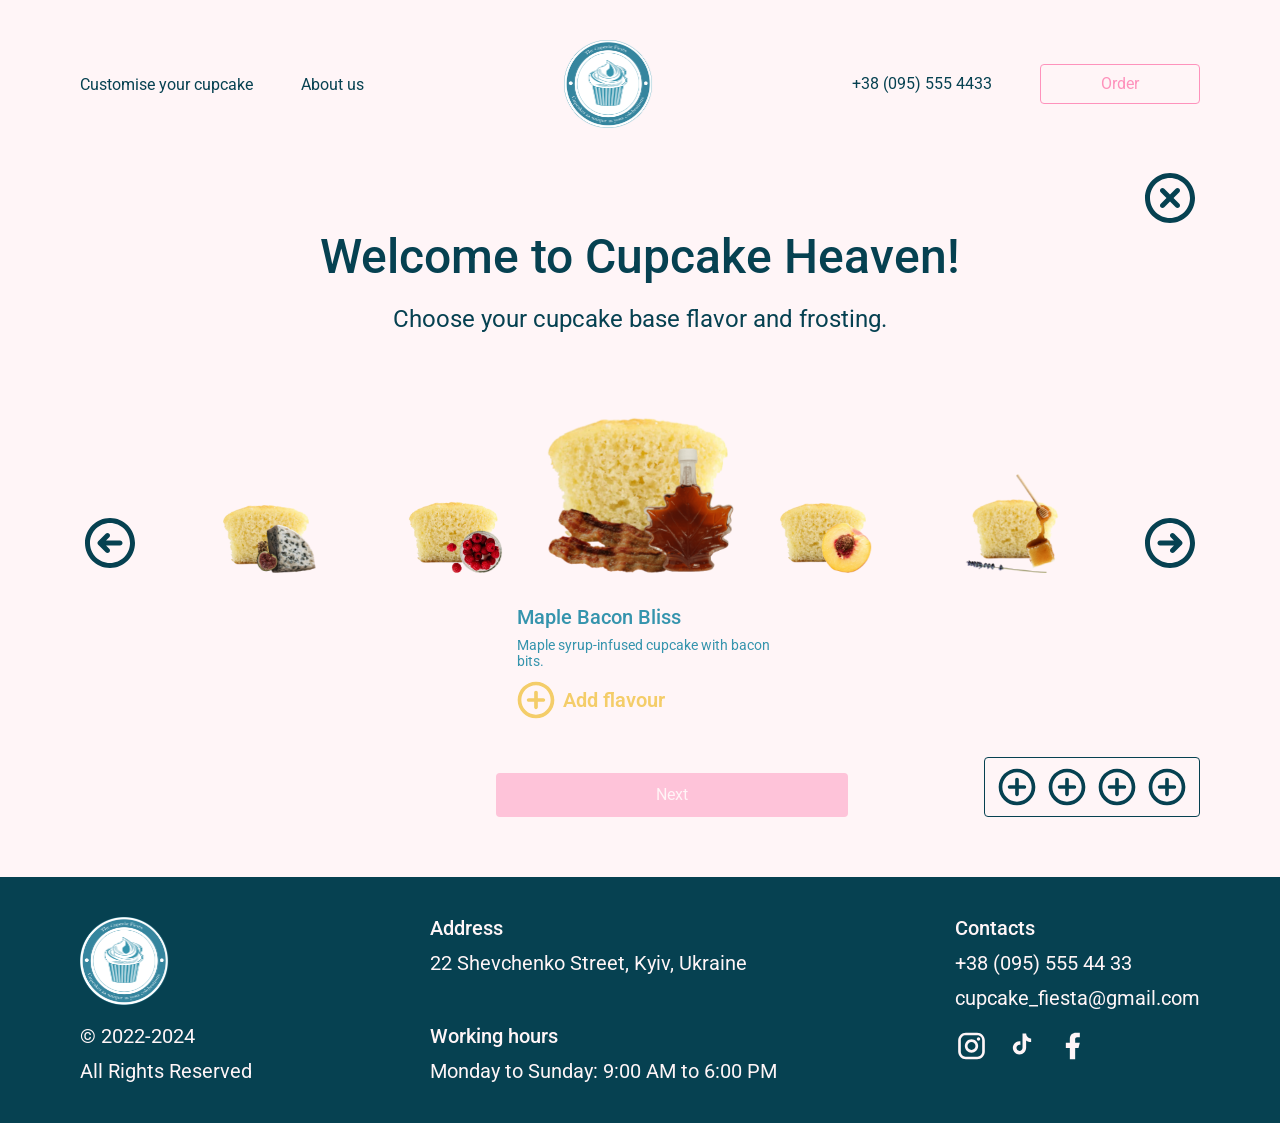
==== order.html @ 1ae7be4c "feat: add Owl Carousel to homepage and implement order page with stepwise process; - Integrated Owl " ====
<!DOCTYPE html>
<html lang="en">

<head>
	<meta charset="UTF-8">
	<meta name="viewport" content="width=device-width, initial-scale=1.0">
	<title>Order — Cupcake Fiesta</title>
	<link rel="preconnect" href="https://fonts.googleapis.com">
	<link rel="preconnect" href="https://fonts.gstatic.com" crossorigin>
	<link
		href="https://fonts.googleapis.com/css2?family=Roboto:ital,wght@0,100;0,300;0,400;0,500;0,700;0,900;1,100;1,300;1,400;1,500;1,700;1,900&display=swap"
		rel="stylesheet">
	<link href="https://fonts.googleapis.com/css2?family=Raleway:ital,wght@0,100..900;1,100..900&display=swap"
	      rel="stylesheet">
	<link rel="stylesheet" href="https://cdnjs.cloudflare.com/ajax/libs/OwlCarousel2/2.3.4/assets/owl.carousel.min.css">
	<link rel="stylesheet"
	      href="https://cdnjs.cloudflare.com/ajax/libs/OwlCarousel2/2.3.4/assets/owl.theme.default.min.css">
	<link rel="stylesheet" href="scss/styles.css">
</head>

<body>
<div class="wrapper">
	<header class="header">
		<div class="container">
			<div class="header__inner">
				<nav class="header__menu">
					<ul class="header__menu-items">
						<li class="header__menu-item"><a href="#" class="header__menu-link">Customise your
							cupcake</a></li>
						<li class="header__menu-item"><a href="#" class="header__menu-link">About us</a></li>
					</ul>
				</nav>
				<a href="#" class="header__logo">
					<img src="images/desktop/icons/Logo.svg" alt="Logo Cupcake Fiesta">
				</a>
				<div class="header__contacts">
					<a href="tel:+380-95-555-44-33" class="phone">+38 (095) 555 4433</a>
					<a href="#" class="sec__btn">Order</a>
				</div>
			</div>
		</div>
	</header>

	<main class="order-page">
		<div class="container" data-hide-on="step-7">
			<div class="order-page__top-controls">
				<button id="backStepButton" class="order-page__back-button">
					<img src="./images/common/icons/left.svg" alt="back button">
				</button>
				<a href="./index.html" class="order-page__close-button">
					<img src="./images/common/icons/close.svg" alt="X">
				</a>
			</div>

			<section class="order-page__step order-page__step-1" data-step="1">
				<div class="order-page__step-header">
					<h2>Welcome to Cupcake Heaven!</h2>
					<p>Choose your cupcake base flavor and frosting.</p>
				</div>
				<div class="slider-module">
					<div class="slider">
						<button class="owl-prev-slide slider__slide-button slider__slide-button_prev">
							<img src="./images/common/icons/left.svg" alt="left">
						</button>
						<div
							class="owl-carousel owl-theme owl-carousel_items_5"
							data-slider-default-items="5"
							data-slider-autoplay="false"
							data-slider-scrolling="true"
						>
							<!-- Slides -->
							<div class="slider__slide" data-slide-index="1">
								<img src="images/common/slider-items/flavor/item-1.png" alt="" class="slider__slide-img">
							</div>
							<div class="slider__slide" data-slide-index="2">
								<img src="images/common/slider-items/flavor/item-2.png" alt="" class="slider__slide-img">
							</div>
							<div class="slider__slide" data-slide-index="3">
								<img src="images/common/slider-items/flavor/item-3.png" alt="" class="slider__slide-img">
							</div>
							<div class="slider__slide" data-slide-index="4">
								<img src="images/common/slider-items/flavor/item-4.png" alt="" class="slider__slide-img">
							</div>
							<div class="slider__slide" data-slide-index="5">
								<img src="images/common/slider-items/flavor/item-5.png" alt="" class="slider__slide-img">
							</div>
							<!-- Add more slides if needed -->
						</div>
						<button class="owl-next-slide slider__slide-button slider__slide-button_next">
							<img src="./images/common/icons/right.svg" alt="right">
						</button>
					</div>

					<div class="slide-description slide-description__items_5">
						<div class="slide-description__item" data-slide-index="1">
							<div class="slide-description__item-content">
								<h3>Maple Bacon Bliss</h3>
								<p>
									Maple syrup-infused cupcake with bacon bits.
								</p>
							</div>
							<button class="add-button add-button_flavour" data-flavour-id="1">
								<svg class="btn-icon" width="38" height="38" viewBox="0 0 38 38" fill="none"
								     xmlns="http://www.w3.org/2000/svg">
									<path fill-rule="evenodd" clip-rule="evenodd"
									      d="M19.0001 4.33329C10.8999 4.33329 4.33341 10.8998 4.33341 19C4.33341 27.1002 10.8999 33.6666 19.0001 33.6666C27.1003 33.6666 33.6667 27.1002 33.6667 19C33.6667 10.8998 27.1003 4.33329 19.0001 4.33329ZM0.666748 19C0.666748 8.87474 8.87487 0.666626 19.0001 0.666626C29.1254 0.666626 37.3334 8.87475 37.3334 19C37.3334 29.1252 29.1254 37.3333 19.0001 37.3333C8.87487 37.3333 0.666748 29.1253 0.666748 19ZM19.0001 9.83329C20.0126 9.83329 20.8334 10.6541 20.8334 11.6666V17.1666H26.3334C27.3459 17.1666 28.1667 17.9874 28.1667 19C28.1667 20.0125 27.3459 20.8333 26.3334 20.8333H20.8334V26.3333C20.8334 27.3458 20.0126 28.1666 19.0001 28.1666C17.9876 28.1666 17.1667 27.3458 17.1667 26.3333V20.8333H11.6667C10.6542 20.8333 9.83341 20.0125 9.83341 19C9.83341 17.9874 10.6542 17.1666 11.6667 17.1666H17.1667V11.6666C17.1667 10.6541 17.9876 9.83329 19.0001 9.83329Z"
									      fill="#F4CD69"/>
								</svg>
								<span class="btn-text">Add flavour</span>
							</button>
						</div>
						<div class="slide-description__item" data-slide-index="2">
							<div class="slide-description__item-content">
								<h3>Peach Paradise Cupcake</h3>
								<p>
									Moist vanilla cake infused with juicy peach puree and with
									creamy peach buttercream on top.
								</p>
							</div>
							<button class="add-button add-button_flavour" data-flavour-id="2">
								<svg class="btn-icon" width="38" height="38" viewBox="0 0 38 38" fill="none"
								     xmlns="http://www.w3.org/2000/svg">
									<path fill-rule="evenodd" clip-rule="evenodd"
									      d="M19.0001 4.33329C10.8999 4.33329 4.33341 10.8998 4.33341 19C4.33341 27.1002 10.8999 33.6666 19.0001 33.6666C27.1003 33.6666 33.6667 27.1002 33.6667 19C33.6667 10.8998 27.1003 4.33329 19.0001 4.33329ZM0.666748 19C0.666748 8.87474 8.87487 0.666626 19.0001 0.666626C29.1254 0.666626 37.3334 8.87475 37.3334 19C37.3334 29.1252 29.1254 37.3333 19.0001 37.3333C8.87487 37.3333 0.666748 29.1253 0.666748 19ZM19.0001 9.83329C20.0126 9.83329 20.8334 10.6541 20.8334 11.6666V17.1666H26.3334C27.3459 17.1666 28.1667 17.9874 28.1667 19C28.1667 20.0125 27.3459 20.8333 26.3334 20.8333H20.8334V26.3333C20.8334 27.3458 20.0126 28.1666 19.0001 28.1666C17.9876 28.1666 17.1667 27.3458 17.1667 26.3333V20.8333H11.6667C10.6542 20.8333 9.83341 20.0125 9.83341 19C9.83341 17.9874 10.6542 17.1666 11.6667 17.1666H17.1667V11.6666C17.1667 10.6541 17.9876 9.83329 19.0001 9.83329Z"
									      fill="#F4CD69"/>
								</svg>
								<span class="btn-text">Add flavour</span>
							</button>
						</div>
						<div class="slide-description__item" data-slide-index="3">
							<div class="slide-description__item-content">
								<h3>Lavender Honey Cupcake</h3>
								<p>
									A delicate cupcake with a subtle lavender flavor,
									topped with honey cream cheese frosting and a drizzle of honey.
								</p>
							</div>
							<button class="add-button add-button_flavour" data-flavour-id="3">
								<svg class="btn-icon" width="38" height="38" viewBox="0 0 38 38" fill="none"
								     xmlns="http://www.w3.org/2000/svg">
									<path fill-rule="evenodd" clip-rule="evenodd"
									      d="M19.0001 4.33329C10.8999 4.33329 4.33341 10.8998 4.33341 19C4.33341 27.1002 10.8999 33.6666 19.0001 33.6666C27.1003 33.6666 33.6667 27.1002 33.6667 19C33.6667 10.8998 27.1003 4.33329 19.0001 4.33329ZM0.666748 19C0.666748 8.87474 8.87487 0.666626 19.0001 0.666626C29.1254 0.666626 37.3334 8.87475 37.3334 19C37.3334 29.1252 29.1254 37.3333 19.0001 37.3333C8.87487 37.3333 0.666748 29.1253 0.666748 19ZM19.0001 9.83329C20.0126 9.83329 20.8334 10.6541 20.8334 11.6666V17.1666H26.3334C27.3459 17.1666 28.1667 17.9874 28.1667 19C28.1667 20.0125 27.3459 20.8333 26.3334 20.8333H20.8334V26.3333C20.8334 27.3458 20.0126 28.1666 19.0001 28.1666C17.9876 28.1666 17.1667 27.3458 17.1667 26.3333V20.8333H11.6667C10.6542 20.8333 9.83341 20.0125 9.83341 19C9.83341 17.9874 10.6542 17.1666 11.6667 17.1666H17.1667V11.6666C17.1667 10.6541 17.9876 9.83329 19.0001 9.83329Z"
									      fill="#F4CD69"/>
								</svg>
								<span class="btn-text">Add flavour</span>
							</button>
						</div>
						<div class="slide-description__item" data-slide-index="4">
							<div class="slide-description__item-content">
								<h3>Blue Cheese & Fig Fantasy</h3>
								<p>
									Blue cheese cupcake with fig compote and honey drizzle.
								</p>
							</div>
							<button class="add-button add-button_flavour" data-flavour-id="4">
								<svg class="btn-icon" width="38" height="38" viewBox="0 0 38 38" fill="none"
								     xmlns="http://www.w3.org/2000/svg">
									<path fill-rule="evenodd" clip-rule="evenodd"
									      d="M19.0001 4.33329C10.8999 4.33329 4.33341 10.8998 4.33341 19C4.33341 27.1002 10.8999 33.6666 19.0001 33.6666C27.1003 33.6666 33.6667 27.1002 33.6667 19C33.6667 10.8998 27.1003 4.33329 19.0001 4.33329ZM0.666748 19C0.666748 8.87474 8.87487 0.666626 19.0001 0.666626C29.1254 0.666626 37.3334 8.87475 37.3334 19C37.3334 29.1252 29.1254 37.3333 19.0001 37.3333C8.87487 37.3333 0.666748 29.1253 0.666748 19ZM19.0001 9.83329C20.0126 9.83329 20.8334 10.6541 20.8334 11.6666V17.1666H26.3334C27.3459 17.1666 28.1667 17.9874 28.1667 19C28.1667 20.0125 27.3459 20.8333 26.3334 20.8333H20.8334V26.3333C20.8334 27.3458 20.0126 28.1666 19.0001 28.1666C17.9876 28.1666 17.1667 27.3458 17.1667 26.3333V20.8333H11.6667C10.6542 20.8333 9.83341 20.0125 9.83341 19C9.83341 17.9874 10.6542 17.1666 11.6667 17.1666H17.1667V11.6666C17.1667 10.6541 17.9876 9.83329 19.0001 9.83329Z"
									      fill="#F4CD69"/>
								</svg>
								<span class="btn-text">Add flavour</span>
							</button>
						</div>
						<div class="slide-description__item" data-slide-index="5">
							<div class="slide-description__item-content">
								<h3>Raspberry Rosewater</h3>
								<p>
									Rosewater cupcake with raspberry filling and rosewater icing.
								</p>
							</div>
							<button class="add-button add-button_flavour" data-flavour-id="5">
								<svg class="btn-icon" width="38" height="38" viewBox="0 0 38 38" fill="none"
								     xmlns="http://www.w3.org/2000/svg">
									<path fill-rule="evenodd" clip-rule="evenodd"
									      d="M19.0001 4.33329C10.8999 4.33329 4.33341 10.8998 4.33341 19C4.33341 27.1002 10.8999 33.6666 19.0001 33.6666C27.1003 33.6666 33.6667 27.1002 33.6667 19C33.6667 10.8998 27.1003 4.33329 19.0001 4.33329ZM0.666748 19C0.666748 8.87474 8.87487 0.666626 19.0001 0.666626C29.1254 0.666626 37.3334 8.87475 37.3334 19C37.3334 29.1252 29.1254 37.3333 19.0001 37.3333C8.87487 37.3333 0.666748 29.1253 0.666748 19ZM19.0001 9.83329C20.0126 9.83329 20.8334 10.6541 20.8334 11.6666V17.1666H26.3334C27.3459 17.1666 28.1667 17.9874 28.1667 19C28.1667 20.0125 27.3459 20.8333 26.3334 20.8333H20.8334V26.3333C20.8334 27.3458 20.0126 28.1666 19.0001 28.1666C17.9876 28.1666 17.1667 27.3458 17.1667 26.3333V20.8333H11.6667C10.6542 20.8333 9.83341 20.0125 9.83341 19C9.83341 17.9874 10.6542 17.1666 11.6667 17.1666H17.1667V11.6666C17.1667 10.6541 17.9876 9.83329 19.0001 9.83329Z"
									      fill="#F4CD69"/>
								</svg>
								<span class="btn-text">Add flavour</span>
							</button>
						</div>
						<!-- Add more descriptions if needed -->
					</div>
				</div>
			</section>

			<section class="order-page__step order-page__step-2" data-step="2">
				<div class="order-page__step-header">
					<h2>Let's Add Some Flair!</h2>
					<p>Select your favorite toppings and decorations.</p>
				</div>

				<div class="flair-selection__wrapper">
					<div class="flair-selection flair-selection__toppings">
						<div class="slider-module">
							<div class="slider">
								<button class="owl-prev-slide slider__slide-button slider__slide-button_prev">
									<img src="./images/common/icons/left.svg" alt="left">
								</button>
								<div
									class="owl-carousel owl-theme owl-carousel_items_1"
									data-slider-default-items="1"
									data-slider-autoplay="false"
									data-slider-scrolling="true"
								>
									<!-- Slides -->
									<div class="slider__slide" data-slide-index="1">
										<img src="images/common/slider-items/toppings/item-1.png" alt="" class="slider__slide-img">
									</div>
									<div class="slider__slide" data-slide-index="2">
										<img src="images/common/slider-items/toppings/item-1.png" alt="" class="slider__slide-img">
									</div>
									<div class="slider__slide" data-slide-index="3">
										<img src="images/common/slider-items/toppings/item-1.png" alt="" class="slider__slide-img">
									</div>
									<!-- Add more slides if needed -->
								</div>
								<button class="owl-next-slide slider__slide-button slider__slide-button_next">
									<img src="./images/common/icons/right.svg" alt="right">
								</button>
							</div>

							<div class="slide-description slide-description__items_1">
								<div class="slide-description__item" data-slide-index="1">
									<div class="flex-center">
										<div class="slide-description__item-content">
											<h3>Rainbow Frosting 1</h3>
										</div>
										<button class="add-button add-button_topping" data-topping-id="1">
											<svg class="btn-icon" width="38" height="38" viewBox="0 0 38 38" fill="none"
											     xmlns="http://www.w3.org/2000/svg">
												<path fill-rule="evenodd" clip-rule="evenodd"
												      d="M19.0001 4.33329C10.8999 4.33329 4.33341 10.8998 4.33341 19C4.33341 27.1002 10.8999 33.6666 19.0001 33.6666C27.1003 33.6666 33.6667 27.1002 33.6667 19C33.6667 10.8998 27.1003 4.33329 19.0001 4.33329ZM0.666748 19C0.666748 8.87474 8.87487 0.666626 19.0001 0.666626C29.1254 0.666626 37.3334 8.87475 37.3334 19C37.3334 29.1252 29.1254 37.3333 19.0001 37.3333C8.87487 37.3333 0.666748 29.1253 0.666748 19ZM19.0001 9.83329C20.0126 9.83329 20.8334 10.6541 20.8334 11.6666V17.1666H26.3334C27.3459 17.1666 28.1667 17.9874 28.1667 19C28.1667 20.0125 27.3459 20.8333 26.3334 20.8333H20.8334V26.3333C20.8334 27.3458 20.0126 28.1666 19.0001 28.1666C17.9876 28.1666 17.1667 27.3458 17.1667 26.3333V20.8333H11.6667C10.6542 20.8333 9.83341 20.0125 9.83341 19C9.83341 17.9874 10.6542 17.1666 11.6667 17.1666H17.1667V11.6666C17.1667 10.6541 17.9876 9.83329 19.0001 9.83329Z"
												      fill="#F4CD69"/>
											</svg>
											<span class="btn-text">Add topping</span>
										</button>
									</div>
								</div>
								<div class="slide-description__item" data-slide-index="2">
									<div class="flex-center">
										<div class="slide-description__item-content">
											<h3>Rainbow Frosting 2</h3>
										</div>
										<button class="add-button add-button_topping" data-topping-id="2">
											<svg class="btn-icon" width="38" height="38" viewBox="0 0 38 38" fill="none"
											     xmlns="http://www.w3.org/2000/svg">
												<path fill-rule="evenodd" clip-rule="evenodd"
												      d="M19.0001 4.33329C10.8999 4.33329 4.33341 10.8998 4.33341 19C4.33341 27.1002 10.8999 33.6666 19.0001 33.6666C27.1003 33.6666 33.6667 27.1002 33.6667 19C33.6667 10.8998 27.1003 4.33329 19.0001 4.33329ZM0.666748 19C0.666748 8.87474 8.87487 0.666626 19.0001 0.666626C29.1254 0.666626 37.3334 8.87475 37.3334 19C37.3334 29.1252 29.1254 37.3333 19.0001 37.3333C8.87487 37.3333 0.666748 29.1253 0.666748 19ZM19.0001 9.83329C20.0126 9.83329 20.8334 10.6541 20.8334 11.6666V17.1666H26.3334C27.3459 17.1666 28.1667 17.9874 28.1667 19C28.1667 20.0125 27.3459 20.8333 26.3334 20.8333H20.8334V26.3333C20.8334 27.3458 20.0126 28.1666 19.0001 28.1666C17.9876 28.1666 17.1667 27.3458 17.1667 26.3333V20.8333H11.6667C10.6542 20.8333 9.83341 20.0125 9.83341 19C9.83341 17.9874 10.6542 17.1666 11.6667 17.1666H17.1667V11.6666C17.1667 10.6541 17.9876 9.83329 19.0001 9.83329Z"
												      fill="#F4CD69"/>
											</svg>
											<span class="btn-text">Add topping</span>
										</button>
									</div>
								</div>
								<div class="slide-description__item" data-slide-index="3">
									<div class="flex-center">
										<div class="slide-description__item-content">
											<h3>Rainbow Frosting 3</h3>
										</div>
										<button class="add-button add-button_topping" data-topping-id="3">
											<svg class="btn-icon" width="38" height="38" viewBox="0 0 38 38" fill="none"
											     xmlns="http://www.w3.org/2000/svg">
												<path fill-rule="evenodd" clip-rule="evenodd"
												      d="M19.0001 4.33329C10.8999 4.33329 4.33341 10.8998 4.33341 19C4.33341 27.1002 10.8999 33.6666 19.0001 33.6666C27.1003 33.6666 33.6667 27.1002 33.6667 19C33.6667 10.8998 27.1003 4.33329 19.0001 4.33329ZM0.666748 19C0.666748 8.87474 8.87487 0.666626 19.0001 0.666626C29.1254 0.666626 37.3334 8.87475 37.3334 19C37.3334 29.1252 29.1254 37.3333 19.0001 37.3333C8.87487 37.3333 0.666748 29.1253 0.666748 19ZM19.0001 9.83329C20.0126 9.83329 20.8334 10.6541 20.8334 11.6666V17.1666H26.3334C27.3459 17.1666 28.1667 17.9874 28.1667 19C28.1667 20.0125 27.3459 20.8333 26.3334 20.8333H20.8334V26.3333C20.8334 27.3458 20.0126 28.1666 19.0001 28.1666C17.9876 28.1666 17.1667 27.3458 17.1667 26.3333V20.8333H11.6667C10.6542 20.8333 9.83341 20.0125 9.83341 19C9.83341 17.9874 10.6542 17.1666 11.6667 17.1666H17.1667V11.6666C17.1667 10.6541 17.9876 9.83329 19.0001 9.83329Z"
												      fill="#F4CD69"/>
											</svg>
											<span class="btn-text">Add topping</span>
										</button>
									</div>
								</div>
								<!-- Add more descriptions if needed -->
							</div>
						</div>
					</div>
					<div class="flair-selection flair-selection__decorations">
						<div class="slider-module">
							<div class="slider">
								<button class="owl-prev-slide slider__slide-button slider__slide-button_prev">
									<img src="./images/common/icons/left.svg" alt="left">
								</button>
								<div
									class="owl-carousel owl-theme owl-carousel_items_1"
									data-slider-default-items="1"
									data-slider-autoplay="false"
									data-slider-scrolling="true"
								>
									<!-- Slides -->
									<div class="slider__slide" data-slide-index="1">
										<img src="images/common/slider-items/decorations/item-1.png" alt="" class="slider__slide-img">
									</div>
									<div class="slider__slide" data-slide-index="2">
										<img src="images/common/slider-items/decorations/item-1.png" alt="" class="slider__slide-img">
									</div>
									<div class="slider__slide" data-slide-index="3">
										<img src="images/common/slider-items/decorations/item-1.png" alt="" class="slider__slide-img">
									</div>
									<!-- Add more slides if needed -->
								</div>
								<button class="owl-next-slide slider__slide-button slider__slide-button_next">
									<img src="./images/common/icons/right.svg" alt="right">
								</button>
							</div>

							<div class="slide-description slide-description__items_1">
								<div class="slide-description__item" data-slide-index="1">
									<div class="flex-center">
										<div class="slide-description__item-content">
											<h3>Edible Flowers 1</h3>
										</div>
										<button class="add-button add-button_decoration" data-decoration-id="1">
											<svg class="btn-icon" width="38" height="38" viewBox="0 0 38 38" fill="none"
											     xmlns="http://www.w3.org/2000/svg">
												<path fill-rule="evenodd" clip-rule="evenodd"
												      d="M19.0001 4.33329C10.8999 4.33329 4.33341 10.8998 4.33341 19C4.33341 27.1002 10.8999 33.6666 19.0001 33.6666C27.1003 33.6666 33.6667 27.1002 33.6667 19C33.6667 10.8998 27.1003 4.33329 19.0001 4.33329ZM0.666748 19C0.666748 8.87474 8.87487 0.666626 19.0001 0.666626C29.1254 0.666626 37.3334 8.87475 37.3334 19C37.3334 29.1252 29.1254 37.3333 19.0001 37.3333C8.87487 37.3333 0.666748 29.1253 0.666748 19ZM19.0001 9.83329C20.0126 9.83329 20.8334 10.6541 20.8334 11.6666V17.1666H26.3334C27.3459 17.1666 28.1667 17.9874 28.1667 19C28.1667 20.0125 27.3459 20.8333 26.3334 20.8333H20.8334V26.3333C20.8334 27.3458 20.0126 28.1666 19.0001 28.1666C17.9876 28.1666 17.1667 27.3458 17.1667 26.3333V20.8333H11.6667C10.6542 20.8333 9.83341 20.0125 9.83341 19C9.83341 17.9874 10.6542 17.1666 11.6667 17.1666H17.1667V11.6666C17.1667 10.6541 17.9876 9.83329 19.0001 9.83329Z"
												      fill="#F4CD69"/>
											</svg>
											<span class="btn-text">Add decoration</span>
										</button>
									</div>
								</div>
								<div class="slide-description__item" data-slide-index="2">
									<div class="flex-center">
										<div class="slide-description__item-content">
											<h3>Edible Flowers 2</h3>
										</div>
										<button class="add-button add-button_decoration" data-decoration-id="2">
											<svg class="btn-icon" width="38" height="38" viewBox="0 0 38 38" fill="none"
											     xmlns="http://www.w3.org/2000/svg">
												<path fill-rule="evenodd" clip-rule="evenodd"
												      d="M19.0001 4.33329C10.8999 4.33329 4.33341 10.8998 4.33341 19C4.33341 27.1002 10.8999 33.6666 19.0001 33.6666C27.1003 33.6666 33.6667 27.1002 33.6667 19C33.6667 10.8998 27.1003 4.33329 19.0001 4.33329ZM0.666748 19C0.666748 8.87474 8.87487 0.666626 19.0001 0.666626C29.1254 0.666626 37.3334 8.87475 37.3334 19C37.3334 29.1252 29.1254 37.3333 19.0001 37.3333C8.87487 37.3333 0.666748 29.1253 0.666748 19ZM19.0001 9.83329C20.0126 9.83329 20.8334 10.6541 20.8334 11.6666V17.1666H26.3334C27.3459 17.1666 28.1667 17.9874 28.1667 19C28.1667 20.0125 27.3459 20.8333 26.3334 20.8333H20.8334V26.3333C20.8334 27.3458 20.0126 28.1666 19.0001 28.1666C17.9876 28.1666 17.1667 27.3458 17.1667 26.3333V20.8333H11.6667C10.6542 20.8333 9.83341 20.0125 9.83341 19C9.83341 17.9874 10.6542 17.1666 11.6667 17.1666H17.1667V11.6666C17.1667 10.6541 17.9876 9.83329 19.0001 9.83329Z"
												      fill="#F4CD69"/>
											</svg>
											<span class="btn-text">Add decoration</span>
										</button>
									</div>
								</div>
								<div class="slide-description__item" data-slide-index="3">
									<div class="flex-center">
										<div class="slide-description__item-content">
											<h3>Edible Flowers 3</h3>
										</div>
										<button class="add-button add-button_decoration" data-decoration-id="3">
											<svg class="btn-icon" width="38" height="38" viewBox="0 0 38 38" fill="none"
											     xmlns="http://www.w3.org/2000/svg">
												<path fill-rule="evenodd" clip-rule="evenodd"
												      d="M19.0001 4.33329C10.8999 4.33329 4.33341 10.8998 4.33341 19C4.33341 27.1002 10.8999 33.6666 19.0001 33.6666C27.1003 33.6666 33.6667 27.1002 33.6667 19C33.6667 10.8998 27.1003 4.33329 19.0001 4.33329ZM0.666748 19C0.666748 8.87474 8.87487 0.666626 19.0001 0.666626C29.1254 0.666626 37.3334 8.87475 37.3334 19C37.3334 29.1252 29.1254 37.3333 19.0001 37.3333C8.87487 37.3333 0.666748 29.1253 0.666748 19ZM19.0001 9.83329C20.0126 9.83329 20.8334 10.6541 20.8334 11.6666V17.1666H26.3334C27.3459 17.1666 28.1667 17.9874 28.1667 19C28.1667 20.0125 27.3459 20.8333 26.3334 20.8333H20.8334V26.3333C20.8334 27.3458 20.0126 28.1666 19.0001 28.1666C17.9876 28.1666 17.1667 27.3458 17.1667 26.3333V20.8333H11.6667C10.6542 20.8333 9.83341 20.0125 9.83341 19C9.83341 17.9874 10.6542 17.1666 11.6667 17.1666H17.1667V11.6666C17.1667 10.6541 17.9876 9.83329 19.0001 9.83329Z"
												      fill="#F4CD69"/>
											</svg>
											<span class="btn-text">Add decoration</span>
										</button>
									</div>
								</div>
								<!-- Add more descriptions if needed -->
							</div>
						</div>
					</div>
				</div>
			</section>

			<section class="order-page__step order-page__step-3" data-step="3">
				<div class="order-page__step-header">
					<h2>How Would You Like Your Cupcakes Presented?</h2>
				</div>

				<div class="presentation-box">
					<div class="presentation-box__item">
						<img src="./images/common/presentation-box/item-1.jpg" alt="item1" class="presentation-box__item-img">
						<div class="presentation-box__item-content">
							<h3>Standard Cupcakes</h3>
							<button class="add-button add-button_presentation" data-presentation-id="1">
								<svg class="btn-icon" width="38" height="38" viewBox="0 0 38 38" fill="none"
								     xmlns="http://www.w3.org/2000/svg">
									<path fill-rule="evenodd" clip-rule="evenodd"
									      d="M19.0001 4.33329C10.8999 4.33329 4.33341 10.8998 4.33341 19C4.33341 27.1002 10.8999 33.6666 19.0001 33.6666C27.1003 33.6666 33.6667 27.1002 33.6667 19C33.6667 10.8998 27.1003 4.33329 19.0001 4.33329ZM0.666748 19C0.666748 8.87474 8.87487 0.666626 19.0001 0.666626C29.1254 0.666626 37.3334 8.87475 37.3334 19C37.3334 29.1252 29.1254 37.3333 19.0001 37.3333C8.87487 37.3333 0.666748 29.1253 0.666748 19ZM19.0001 9.83329C20.0126 9.83329 20.8334 10.6541 20.8334 11.6666V17.1666H26.3334C27.3459 17.1666 28.1667 17.9874 28.1667 19C28.1667 20.0125 27.3459 20.8333 26.3334 20.8333H20.8334V26.3333C20.8334 27.3458 20.0126 28.1666 19.0001 28.1666C17.9876 28.1666 17.1667 27.3458 17.1667 26.3333V20.8333H11.6667C10.6542 20.8333 9.83341 20.0125 9.83341 19C9.83341 17.9874 10.6542 17.1666 11.6667 17.1666H17.1667V11.6666C17.1667 10.6541 17.9876 9.83329 19.0001 9.83329Z"
									      fill="#F4CD69"/>
								</svg>
								<span class="btn-text">Select</span>
							</button>
						</div>
					</div>
					<div class="presentation-box__item">
						<img src="./images/common/presentation-box/item-2.jpg" alt="item1" class="presentation-box__item-img">
						<div class="presentation-box__item-content">
							<h3>Mini Cupcakes</h3>
							<button class="add-button add-button_presentation" data-presentation-id="2">
								<svg class="btn-icon" width="38" height="38" viewBox="0 0 38 38" fill="none"
								     xmlns="http://www.w3.org/2000/svg">
									<path fill-rule="evenodd" clip-rule="evenodd"
									      d="M19.0001 4.33329C10.8999 4.33329 4.33341 10.8998 4.33341 19C4.33341 27.1002 10.8999 33.6666 19.0001 33.6666C27.1003 33.6666 33.6667 27.1002 33.6667 19C33.6667 10.8998 27.1003 4.33329 19.0001 4.33329ZM0.666748 19C0.666748 8.87474 8.87487 0.666626 19.0001 0.666626C29.1254 0.666626 37.3334 8.87475 37.3334 19C37.3334 29.1252 29.1254 37.3333 19.0001 37.3333C8.87487 37.3333 0.666748 29.1253 0.666748 19ZM19.0001 9.83329C20.0126 9.83329 20.8334 10.6541 20.8334 11.6666V17.1666H26.3334C27.3459 17.1666 28.1667 17.9874 28.1667 19C28.1667 20.0125 27.3459 20.8333 26.3334 20.8333H20.8334V26.3333C20.8334 27.3458 20.0126 28.1666 19.0001 28.1666C17.9876 28.1666 17.1667 27.3458 17.1667 26.3333V20.8333H11.6667C10.6542 20.8333 9.83341 20.0125 9.83341 19C9.83341 17.9874 10.6542 17.1666 11.6667 17.1666H17.1667V11.6666C17.1667 10.6541 17.9876 9.83329 19.0001 9.83329Z"
									      fill="#F4CD69"/>
								</svg>
								<span class="btn-text">Select</span>
							</button>
						</div>
					</div>
					<div class="presentation-box__item">
						<img src="./images/common/presentation-box/item-3.jpg" alt="item1" class="presentation-box__item-img">
						<div class="presentation-box__item-content">
							<h3>Cupcake Bouquet</h3>
							<button class="add-button add-button_presentation" data-presentation-id="3">
								<svg class="btn-icon" width="38" height="38" viewBox="0 0 38 38" fill="none"
								     xmlns="http://www.w3.org/2000/svg">
									<path fill-rule="evenodd" clip-rule="evenodd"
									      d="M19.0001 4.33329C10.8999 4.33329 4.33341 10.8998 4.33341 19C4.33341 27.1002 10.8999 33.6666 19.0001 33.6666C27.1003 33.6666 33.6667 27.1002 33.6667 19C33.6667 10.8998 27.1003 4.33329 19.0001 4.33329ZM0.666748 19C0.666748 8.87474 8.87487 0.666626 19.0001 0.666626C29.1254 0.666626 37.3334 8.87475 37.3334 19C37.3334 29.1252 29.1254 37.3333 19.0001 37.3333C8.87487 37.3333 0.666748 29.1253 0.666748 19ZM19.0001 9.83329C20.0126 9.83329 20.8334 10.6541 20.8334 11.6666V17.1666H26.3334C27.3459 17.1666 28.1667 17.9874 28.1667 19C28.1667 20.0125 27.3459 20.8333 26.3334 20.8333H20.8334V26.3333C20.8334 27.3458 20.0126 28.1666 19.0001 28.1666C17.9876 28.1666 17.1667 27.3458 17.1667 26.3333V20.8333H11.6667C10.6542 20.8333 9.83341 20.0125 9.83341 19C9.83341 17.9874 10.6542 17.1666 11.6667 17.1666H17.1667V11.6666C17.1667 10.6541 17.9876 9.83329 19.0001 9.83329Z"
									      fill="#F4CD69"/>
								</svg>
								<span class="btn-text">Select</span>
							</button>
						</div>
					</div>
				</div>
			</section>

			<section class="order-page__step order-page__step-4" data-step="4">
				<div class="order-page__step-header">
					<h2>Quantity & Delivery</h2>
					<p>
						Specify the quantity for your celebration and let us know
						your preferred delivery or pickup details.
					</p>
				</div>

				<div class="order-form">
					<div class="order-form__section">
						<label for="quantity" class="order-form__title">Specify the quantity of cupcakes</label>
						<select id="quantity" class="order-form__select select_quantity">
							<option value="" disabled selected>Choose the quantity</option>
							<option value="6" data-quantity-id="1">6</option>
							<option value="12" data-quantity-id="2">12</option>
							<option value="16" data-quantity-id="3">16</option>
							<option value="20" data-quantity-id="4">20</option>
							<option value="24" data-quantity-id="5">24</option>
						</select>
					</div>

					<div class="order-form__section">
						<div class="order-form__options">
							<div class="order-form__title">Choose your preferred delivery option</div>

							<div class="order-form__radio">
								<input type="radio" id="pickup" name="delivery" data-delivery-id="1"
								       class="order-form__radio-input select_delivery" checked>
								<label for="pickup" class="order-form__radio-label">Pickup</label>
							</div>
							<div class="order-form__radio">
								<input type="radio" id="delivery" name="delivery" data-delivery-id="2"
								       class="order-form__radio-input select_delivery">
								<label for="delivery" class="order-form__radio-label">Delivery</label>
							</div>
						</div>
					</div>
				</div>
			</section>

			<section class="order-page__step order-page__step-5" data-step="5">
				<div class="order-page__step-header">
					<h2>Add Special Requests and Notes</h2>
					<p>
						Specify the quantity for your celebration and let us know
						your preferred delivery or pickup details.
					</p>
				</div>

				<div class="order-page__notes flex-center">
					<label>
						<textarea class="order-page__notes-input select_notes" placeholder="Type your special request here"></textarea>
						<span class="select_error-text">Maximum length exceeded (250 characters).</span>
					</label>
				</div>

				<div class="order-page__step-5-decoration">
					<img src="./images/common/step-5_img-1.png" alt="" class="decoration-img">
					<img src="./images/common/step-5_img-2.png" alt="" class="decoration-img">
					<img src="./images/common/step-5_img-3.png" alt="" class="decoration-img">
					<img src="./images/common/step-5_img-4.png" alt="" class="decoration-img">
					<img src="./images/common/step-5_img-5.png" alt="" class="decoration-img">
					<img src="./images/common/step-5_img-6.png" alt="" class="decoration-img">
				</div>
			</section>

			<section class="order-page__step order-page__step-6" data-step="6">
				<div class="order-page__step-header">
					<h2>You're Almost There!</h2>
					<p>
						Review your order, proceed to checkout, and choose your preferred
						payment method.
					</p>
				</div>

				<div class="order-form">
					<div class="order-form__section">
						<div class="order-form__options">
							<div class="order-form__title">Choose your payment method</div>

							<div class="order-form__radio">
								<input type="radio" id="cash" name="payment" data-payment-id="1"
								       class="order-form__radio-input select_payment" checked>
								<label for="cash" class="order-form__radio-label">Cash</label>
							</div>
							<div class="order-form__radio">
								<input type="radio" id="card" name="payment" data-payment-id="2"
								       class="order-form__radio-input select_payment">
								<label for="card" class="order-form__radio-label">Online by a credit card</label>
							</div>
							<div class="order-form__radio">
								<input type="radio" id="applePay" name="payment" data-payment-id="3"
								       class="order-form__radio-input select_payment">
								<label for="applePay" class="order-form__radio-label">Online by Apple Pay</label>
							</div>
							<div class="order-form__radio">
								<input type="radio" id="bank" name="payment" data-payment-id="4"
								       class="order-form__radio-input select_payment">
								<label for="bank" class="order-form__radio-label">Online via Pryvat 24</label>
							</div>
						</div>
					</div>

					<div class="order-form__section">
						<div class="order-page__order-box order-page__order-box_max">
							<div class="order-page__order-box-item order-box-item" data-order-box="1">
								<img class="default-box-item" src="./images/common/icons/plus_blue.svg" alt="+">
								<span class="chosen-box-item"></span>
							</div>
							<div class="order-page__order-box-item order-box-item" data-order-box="2">
								<img class="default-box-item" src="./images/common/icons/plus_blue.svg" alt="+">
								<span class="chosen-box-item"></span>
							</div>
							<div class="order-page__order-box-item order-box-item" data-order-box="3">
								<img class="default-box-item" src="./images/common/icons/plus_blue.svg" alt="+">
								<span class="chosen-box-item"></span>
							</div>
							<div class="order-page__order-box-item order-box-item" data-order-box="4">
								<img class="default-box-item" src="./images/common/icons/plus_blue.svg" alt="+">
								<span class="chosen-box-item"></span>
							</div>
						</div>

						<div class="order-form__summary">
							<div class="order-form__summary-item order-form__summary-item_quantity">
								<span class="order-form__summary-item-text order-form__summary-item-text_quantity">Quantity:</span>
								<span class="order-form__summary-item-value order-form__summary-item-value_quantity" id="getSummary"></span>
							</div>
							<div class="order-form__summary-item order-form__summary-item_delivery">
								<span class="order-form__summary-item-text order-form__summary-item-text_delivery">Delivery:</span>
								<span class="order-form__summary-item-value order-form__summary-item-value_delivery" id="getDelivery"></span>
							</div>
							<div class="order-form__summary-item order-form__summary-item_notes">
								<span class="order-form__summary-item-text order-form__summary-item-text_notes">Message:</span>
								<span class="order-form__summary-item-value order-form__summary-item-value_notes" id="getNotes"></span>
							</div>
							<div class="order-form__summary-item order-form__summary-item_promo">
								<span class="order-form__summary-item-text order-form__summary-item-text_promo">Promo code:</span>
								<label>
									<input type="text" class="order-form__summary-item-input order-form__summary-item-input_promo" id="getPromo" placeholder="Enter your promo code">
								</label>
							</div>
							<div class="order-form__summary-item order-form__summary-item_amount">
								<span class="order-form__summary-item-text order-form__summary-item_amount-text">Total amount:</span>
								<span class="order-form__summary-item-value order-form__summary-item_amount-value" id="getTotalAmount">0.00 UAH</span>
							</div>
						</div>
					</div>
				</div>
			</section>

			<div class="order-page__bottom-controls">
				<div class="right-aligned" data-hide-on="step-6">
					<button id="nextStepButton" class="pr__btn order-page__next-button">Next</button>

					<div class="order-page__order-box order-page__order-box_small">
						<div class="order-page__order-box-item order-box-item" data-order-box="1">
							<img class="default-box-item" src="./images/common/icons/plus_blue.svg" alt="+">
							<span class="chosen-box-item"></span>
						</div>
						<div class="order-page__order-box-item order-box-item" data-order-box="2">
							<img class="default-box-item" src="./images/common/icons/plus_blue.svg" alt="+">
							<span class="chosen-box-item"></span>
						</div>
						<div class="order-page__order-box-item order-box-item" data-order-box="3">
							<img class="default-box-item" src="./images/common/icons/plus_blue.svg" alt="+">
							<span class="chosen-box-item"></span>
						</div>
						<div class="order-page__order-box-item order-box-item" data-order-box="4">
							<img class="default-box-item" src="./images/common/icons/plus_blue.svg" alt="+">
							<span class="chosen-box-item"></span>
						</div>
					</div>
				</div>

				<button id="submitOrderButton" class="pr__btn order-page__submit-button">Confirm Order</button>
			</div>
		</div>

		<section class="order-page__step order-page__step-7" data-step="7">
			<div class="order-page__step-header">
				<h2>Congratulations!</h2>
				<p>
					Your custom cupcakes are on the way.
					Check your email for a confirmation and delivery details.
					Thank you for choosing us!
				</p>
			</div>

			<div class="order-page__content">
				<img src="./images/common/step-7_img-1.png" alt="" class="order-page__content-img">
			</div>

			<a href="index.html" class="pr__btn order-page__finish-button">Finish</a>
		</section>

	</main>

	<footer class="footer">
		<div class="container">
			<div class="footer__inner">
				<div class="footer__inner-logo">
					<img src="images/desktop/icons/Logo.svg" alt="Logo Cupcake Fiesta">
					<p class="footer__inner-text">© 2022-2024</p>
					<p class="footer__inner-text">All Rights Reserved</p>
				</div>
				<div class="footer__inner-address">
					<article>
						<h5>Address</h5>
						<p class="footer__inner-text">22 Shevchenko Street, Kyiv, Ukraine</p>
					</article>
					<article>
						<h5>Working hours</h5>
						<p class="footer__inner-text">Monday to Sunday: 9:00 AM to 6:00 PM</p>
					</article>
				</div>
				<div class="footer__inner-contacts">
					<article>
						<h5>Contacts</h5>
						<a href="tel:+380-95-555-44-33" class="footer__inner-link">+38 (095) 555 44 33</a>
						<a href="mailto:cupcake_fiesta@gmail.com"
						   class="footer__inner-link">cupcake_fiesta@gmail.com</a>
					</article>
					<div class="footer__inner-social">
						<a href="#">
							<svg width="33" height="32" viewBox="0 0 33 32" fill="none"
							     xmlns="http://www.w3.org/2000/svg">
								<path
									d="M10.8998 2.66675H22.0998C26.3665 2.66675 29.8332 6.13341 29.8332 10.4001V21.6001C29.8332 23.6511 29.0184 25.6181 27.5681 27.0684C26.1178 28.5187 24.1508 29.3334 22.0998 29.3334H10.8998C6.63317 29.3334 3.1665 25.8668 3.1665 21.6001V10.4001C3.1665 8.34907 3.98126 6.38207 5.43155 4.93179C6.88183 3.48151 8.84883 2.66675 10.8998 2.66675ZM10.6332 5.33341C9.36013 5.33341 8.13923 5.83913 7.23906 6.7393C6.33888 7.63948 5.83317 8.86038 5.83317 10.1334V21.8667C5.83317 24.5201 7.97984 26.6667 10.6332 26.6667H22.3665C23.6395 26.6667 24.8604 26.161 25.7606 25.2609C26.6608 24.3607 27.1665 23.1398 27.1665 21.8667V10.1334C27.1665 7.48008 25.0198 5.33341 22.3665 5.33341H10.6332ZM23.4998 7.33342C23.9419 7.33342 24.3658 7.50901 24.6784 7.82157C24.9909 8.13413 25.1665 8.55805 25.1665 9.00008C25.1665 9.44211 24.9909 9.86603 24.6784 10.1786C24.3658 10.4912 23.9419 10.6667 23.4998 10.6667C23.0578 10.6667 22.6339 10.4912 22.3213 10.1786C22.0088 9.86603 21.8332 9.44211 21.8332 9.00008C21.8332 8.55805 22.0088 8.13413 22.3213 7.82157C22.6339 7.50901 23.0578 7.33342 23.4998 7.33342ZM16.4998 9.33342C18.2679 9.33342 19.9636 10.0358 21.2139 11.286C22.4641 12.5363 23.1665 14.232 23.1665 16.0001C23.1665 17.7682 22.4641 19.4639 21.2139 20.7141C19.9636 21.9644 18.2679 22.6667 16.4998 22.6667C14.7317 22.6667 13.036 21.9644 11.7858 20.7141C10.5355 19.4639 9.83317 17.7682 9.83317 16.0001C9.83317 14.232 10.5355 12.5363 11.7858 11.286C13.036 10.0358 14.7317 9.33342 16.4998 9.33342ZM16.4998 12.0001C15.439 12.0001 14.4216 12.4215 13.6714 13.1717C12.9213 13.9218 12.4998 14.9392 12.4998 16.0001C12.4998 17.0609 12.9213 18.0784 13.6714 18.8285C14.4216 19.5787 15.439 20.0001 16.4998 20.0001C17.5607 20.0001 18.5781 19.5787 19.3283 18.8285C20.0784 18.0784 20.4998 17.0609 20.4998 16.0001C20.4998 14.9392 20.0784 13.9218 19.3283 13.1717C18.5781 12.4215 17.5607 12.0001 16.4998 12.0001Z"
									fill="#FFF5F7"/>
							</svg>
						</a>
						<a href="#">
							<svg width="28" height="28" viewBox="0 0 28 28" fill="none"
							     xmlns="http://www.w3.org/2000/svg">
								<path
									d="M19.3669 6.79C18.5693 5.87956 18.1299 4.71034 18.1302 3.5H14.5252V17.9667C14.4974 18.7495 14.1669 19.4911 13.6032 20.0351C13.0396 20.5791 12.2869 20.8832 11.5035 20.8833C9.84685 20.8833 8.47018 19.53 8.47018 17.85C8.47018 15.8433 10.4068 14.3383 12.4018 14.9567V11.27C8.37685 10.7333 4.85352 13.86 4.85352 17.85C4.85352 21.735 8.07352 24.5 11.4918 24.5C15.1552 24.5 18.1302 21.525 18.1302 17.85V10.5117C19.592 11.5615 21.3471 12.1248 23.1469 12.1217V8.51667C23.1469 8.51667 20.9535 8.62167 19.3669 6.79Z"
									fill="#FFF5F7"/>
							</svg>
						</a>
						<a href="#">
							<svg width="33" height="32" viewBox="0 0 33 32" fill="none"
							     xmlns="http://www.w3.org/2000/svg">
								<path
									d="M19.1668 18.0001H22.5002L23.8335 12.6667H19.1668V10.0001C19.1668 8.62675 19.1668 7.33342 21.8335 7.33342H23.8335V2.85341C23.3988 2.79608 21.7575 2.66675 20.0242 2.66675C16.4042 2.66675 13.8335 4.87608 13.8335 8.93341V12.6667H9.8335V18.0001H13.8335V29.3334H19.1668V18.0001Z"
									fill="#FFF5F7"/>
							</svg>
						</a>
					</div>
				</div>
			</div>
		</div>
	</footer>
</div>

<script
	src="https://cdnjs.cloudflare.com/ajax/libs/jquery/3.7.1/jquery.min.js"
	integrity="sha512-v2CJ7UaYy4JwqLDIrZUI/4hqeoQieOmAZNXBeQyjo21dadnwR+8ZaIJVT8EE2iyI61OV8e6M8PP2/4hpQINQ/g=="
	crossorigin="anonymous"
	referrerpolicy="no-referrer"
></script>
<script src="https://cdnjs.cloudflare.com/ajax/libs/OwlCarousel2/2.3.4/owl.carousel.min.js"></script>
<script src="js/slider.js"></script>
<script src="js/orderPage.js"></script>
<script src="js/main.js"></script>
</body>
</html>
---- scss/styles.css ----
html,
body {
  box-sizing: border-box;
  height: 100%;
}

*,
*::before,
*::after {
  box-sizing: inherit;
  margin: 0;
  padding: 0;
}

ul {
  list-style: none;
}

a {
  text-decoration: none;
}

input {
  border: none;
  background: none;
  outline: none;
}

button {
  border: none;
  outline: none;
  background: none;
  color: #FFF5F7;
  font-family: "Roboto", sans-serif;
  font-weight: 400;
  font-size: 16px;
  line-height: 18px;
}

img {
  display: block;
}

.wrapper {
  max-width: 1440px;
  margin: 0 auto;
  font-family: "Roboto", sans-serif;
  font-weight: 400;
  background-color: #FFF5F7;
  color: #064151;
  overflow: hidden;
}

.container {
  max-width: 1120px;
  margin: 0 auto;
}

.flex-center, .order-page__order-box_max .order-box-item .chosen-box-item {
  display: flex;
  justify-content: center;
  align-items: center;
  flex-direction: column;
}

@keyframes fadeItem {
  0% {
    opacity: 0;
  }
  100% {
    opacity: 1;
  }
}
@keyframes scaleIn {
  0% {
    transform: scale(0.5);
  }
  50% {
    transform: scale(1.5);
  }
  100% {
    transform: scale(1);
  }
}
.add-button {
  display: flex;
  align-items: center;
  font-size: 20px;
  font-weight: 600;
  color: #F4CD69;
  cursor: pointer;
  user-select: none;
}
.add-button * {
  transition: color 0.3s, fill 0.3s;
}
.add-button:hover {
  color: #EE96A6;
}
.add-button:hover .btn-icon path {
  fill: #EE96A6;
}
.add-button:active {
  color: #FE92BC;
}
.add-button:active .btn-icon path {
  fill: #FE92BC;
}
.add-button .btn-icon {
  margin-right: 8px;
}
.add-button .btn-text {
  white-space: nowrap;
}

.header {
  z-index: 1;
  position: relative;
}
.header__inner {
  display: flex;
  justify-content: space-between;
  align-items: center;
  padding: 40px 0;
}
.header__menu-items {
  display: flex;
  justify-content: space-between;
  align-items: center;
  gap: 48px;
}
.header__menu-link {
  font-family: "Roboto", sans-serif;
  font-weight: 400;
  font-size: 16px;
  line-height: 18px;
  color: #064151;
  transition: color 0.3s ease;
}
.header__menu-link:hover {
  color: #FE92BC;
}
.header__menu-link:active {
  color: #EE96A6;
}
.header__contacts {
  display: flex;
  align-items: center;
  gap: 48px;
}
.header__contacts .phone {
  font-family: "Roboto", sans-serif;
  font-weight: 400;
  font-size: 16px;
  line-height: 18px;
  color: #064151;
  transition: color 0.3s ease;
  cursor: pointer;
}
.header__contacts .phone:hover {
  color: #FE92BC;
}
.header__contacts .phone:active {
  color: #EE96A6;
}
.header__contacts .sec__btn {
  width: 160px;
  height: 40px;
  display: flex;
  justify-content: center;
  align-items: center;
  font-family: "Roboto", sans-serif;
  font-weight: 400;
  font-size: 16px;
  line-height: 18px;
  color: #FE92BC;
  border-radius: 4px;
  border: 1px solid #FE92BC;
  cursor: pointer;
  transition: background-color 0.3s ease;
}
.header__contacts .sec__btn:hover {
  background-color: #FE92BC;
  color: #FFF5F7;
}
.header__contacts .sec__btn:active {
  background-color: #EE96A6;
  color: #FFF5F7;
}

.hero {
  margin-bottom: 140px;
}
.hero__inner {
  display: flex;
  align-items: center;
  justify-content: space-between;
  flex-wrap: wrap;
  height: 588px;
}
.hero__inner-content {
  width: 640px;
}
.hero__inner-title {
  font-family: "Raleway", sans-serif;
  font-weight: 500;
  font-size: 64px;
  line-height: 85px;
  width: 640px;
  margin-bottom: 30px;
}
.hero__inner-text {
  font-size: 24px;
  line-height: 28px;
  margin-bottom: 38px;
}
.hero__inner-pic {
  position: relative;
}
.hero__inner-pic .cake {
  position: relative;
  z-index: 1;
}
.hero__inner-pic .shadow {
  position: absolute;
  top: -200px;
  left: -220px;
}

.pr__btn {
  display: block;
  width: 160px;
  height: 44px;
  background-color: #FE92BC;
  border-radius: 4px;
  display: flex;
  align-items: center;
  justify-content: center;
  font-size: 16px;
  line-height: 18px;
  color: #FFF5F7;
  cursor: pointer;
  transition: background-color 0.3s ease;
  border: 1px solid transparent;
}
.pr__btn:hover {
  border: 1px solid #FE92BC;
  color: #FE92BC;
  background: none;
}
.pr__btn:active {
  border: 1px solid transparent;
  color: #FFF5F7;
  background-color: #EE96A6;
}

.flavours {
  margin-bottom: 140px;
}
.flavours__inner h2 {
  font-family: "Raleway", sans-serif;
  font-weight: 500;
  font-size: 48px;
  line-height: 64px;
  text-align: center;
  margin-bottom: 52px;
}
.flavours__inner .pr__btn {
  margin: 0 auto;
}

.steps {
  margin-bottom: 140px;
}
.steps__inner-title {
  font-family: "Raleway", sans-serif;
  font-weight: 500;
  font-size: 48px;
  line-height: 64px;
  text-align: center;
  margin-bottom: 52px;
}
.steps__inner-content {
  margin-bottom: 52px;
}
.steps__inner-step {
  display: flex;
  align-items: center;
  gap: 32px;
  margin-bottom: 32px;
}
.steps__inner-step:nth-child(odd) {
  justify-content: flex-start;
}
.steps__inner-step:nth-child(even) {
  justify-content: flex-end;
}
.steps__inner-step p {
  font-size: 24px;
  line-height: 28px;
  width: 352px;
}
.steps__inner .pr__btn {
  margin: 0 auto;
}

.feedbacks {
  margin-bottom: 140px;
}
.feedbacks__inner-title {
  font-family: "Raleway", sans-serif;
  font-weight: 500;
  font-size: 48px;
  line-height: 64px;
  text-align: center;
  margin-bottom: 52px;
}
.feedbacks__inner-items {
  display: flex;
  justify-content: space-between;
  flex-wrap: wrap;
  row-gap: 32px;
  margin-bottom: 52px;
}
.feedbacks__inner-item img {
  margin-bottom: 0;
}
.feedbacks__inner-descr {
  background-color: #fff;
  padding: 12px;
  border-radius: 0 0 4px 4px;
}
.feedbacks__inner-name {
  display: flex;
  justify-content: space-between;
  align-items: center;
  margin-bottom: 16px;
}
.feedbacks__inner-name .avatar {
  display: flex;
  align-items: center;
  gap: 8px;
}
.feedbacks__inner-name .social:hover svg path {
  fill: #FBE58E;
}
.feedbacks__inner-name .social:active svg path {
  fill: #EE96A6;
}
.feedbacks__inner-text {
  font-size: 16px;
  line-height: 18px;
  width: 327px;
}
.feedbacks__inner .pr__btn {
  margin: 0 auto;
}

.offer {
  margin-bottom: 140px;
  width: 100%;
  height: 595px;
  background-image: url(../images/desktop/Offer.png);
  background-size: cover;
  background-repeat: no-repeat;
}
.offer__inner {
  height: 595px;
  display: flex;
  justify-content: flex-end;
  align-items: center;
}
.offer__inner-content {
  width: 555px;
}
.offer__inner-content h2 {
  font-family: "Raleway", sans-serif;
  font-weight: 500;
  font-size: 48px;
  line-height: 64px;
  color: #FBE58E;
  width: 555px;
  margin-bottom: 28px;
}
.offer__price {
  font-size: 24px;
  line-height: 28px;
  color: #FFF5F7;
  margin-bottom: 40px;
}
.offer__price p:first-child {
  margin-bottom: 12px;
}
.offer .offer__btn {
  display: block;
  width: 160px;
  height: 44px;
  background-color: #FFF5F7;
  border-radius: 4px;
  display: flex;
  align-items: center;
  justify-content: center;
  font-size: 16px;
  line-height: 18px;
  color: #FE92BC;
  cursor: pointer;
  transition: background-color 0.3s ease;
}
.offer .offer__btn:hover {
  background-color: #FBE58E;
  color: #FE92BC;
}
.offer .offer__btn:active {
  background-color: #EE96A6;
  color: #FFF5F7;
}

.fast__inner h2 {
  font-family: "Raleway", sans-serif;
  font-weight: 500;
  font-size: 48px;
  line-height: 64px;
  text-align: center;
  margin-bottom: 52px;
}
.fast__inner-items {
  display: flex;
  justify-content: space-between;
  align-items: flex-start;
}
.fast__inner-item {
  margin-bottom: 140px;
  max-width: 352px;
}
.fast__inner-item .ic {
  margin-bottom: 40px;
  display: flex;
  justify-content: center;
  align-items: center;
}
.fast__inner-item h4 {
  font-weight: 500;
  font-size: 24px;
  line-height: 28px;
  text-align: center;
  margin-bottom: 28px;
}
.fast__inner-item p {
  font-size: 24px;
  line-height: 32px;
  width: 300px;
  margin-bottom: 20px;
}
.fast__inner-item p:last-child {
  margin-bottom: 0;
}

.contact {
  position: relative;
  margin-bottom: 140px;
}
.contact__inner {
  display: flex;
}
.contact__inner-contacts {
  height: 600px;
  padding-top: 88px;
}
.contact__inner-contacts h3 {
  font-family: "Raleway", sans-serif;
  font-weight: 500;
  font-size: 36px;
  line-height: 48px;
  margin-bottom: 52px;
}
.contact__inner-item {
  display: flex;
  align-items: center;
  gap: 24px;
  margin-bottom: 32px;
}
.contact__inner-item:last-child {
  margin-bottom: 0;
}
.contact__inner-item a {
  font-size: 24px;
  line-height: 28px;
  color: #064151;
}
.contact__inner-item p {
  font-size: 24px;
  line-height: 28px;
}
.contact__inner-touch {
  position: absolute;
  top: 0;
  right: 0;
  width: 704px;
  height: 600px;
  background-image: url(../images/desktop/Touch_bg.png);
  background-repeat: no-repeat;
  background-size: contain;
  padding-top: 88px;
  padding-left: 96px;
}

.feedback__title {
  font-family: "Raleway", sans-serif;
  font-weight: 500;
  font-size: 48px;
  line-height: 64px;
  color: #FFF5F7;
  margin-bottom: 52px;
}

.feedback__input {
  display: block;
  width: 448px;
  padding: 12px 8px;
  border-bottom: 1px solid #FFF5F7;
  margin-bottom: 32px;
  transition: border-color 0.3s ease;
  caret-color: #EE96A6;
  font-size: 24px;
  color: #EE96A6;
}
.feedback__input:last-child {
  margin-bottom: 0;
}
.feedback__input:focus {
  border-bottom: 1px solid #EE96A6;
}

.feedback__input::placeholder {
  font-family: "Roboto", sans-serif;
  font-weight: 400;
  font-size: 24px;
  line-height: 28px;
  color: #FFF5F7;
}

.feedback__input:focus::placeholder {
  opacity: 0;
}

.faqs {
  margin-bottom: 140px;
}
.faqs__inner h2 {
  font-family: "Raleway", sans-serif;
  font-weight: 500;
  font-size: 48px;
  line-height: 64px;
  text-align: center;
  margin-bottom: 52px;
}
.faqs__inner-content {
  display: flex;
  flex-wrap: wrap;
  justify-content: flex-end;
  row-gap: 48px;
  column-gap: 108px;
}
.faqs__inner-item .quest {
  position: relative;
  font-weight: 500;
  font-size: 24px;
  line-height: 28px;
  color: #EE96A6;
  width: 470px;
  margin-bottom: 24px;
}
.faqs__inner-item .quest::before {
  position: absolute;
  top: 0;
  left: -72px;
  width: 48px;
  height: 48px;
  content: url(../images/desktop/icons/faq.svg);
  vertical-align: middle;
  display: inline-block;
}
.faqs__inner-item p {
  font-size: 24px;
  line-height: 28px;
  width: 470px;
}

.news {
  position: relative;
  margin-bottom: 140px;
}
.news__pic {
  position: absolute;
  top: 0;
  left: 0;
}
.news__content {
  display: flex;
  justify-content: flex-end;
  align-items: center;
}
.news__form-inputs {
  display: flex;
  align-items: flex-end;
  gap: 32px;
}
.news__form-title {
  font-family: "Raleway", sans-serif;
  font-weight: 500;
  font-size: 48px;
  line-height: 64px;
  color: #FE92BC;
  margin-bottom: 20px;
}
.news__form-text {
  font-size: 24px;
  line-height: 28px;
  width: 635px;
  margin-bottom: 40px;
}
.news__form-input {
  width: 160px;
  height: 40px;
  border-radius: 4px;
  border: 1px solid #3594AD;
  display: block;
  padding: 8px 12px;
  transition: border-color 0.3s ease;
  caret-color: #4A6972;
  font-size: 20px;
  color: #064151;
}
.news__form-input::placeholder {
  font-size: 20px;
  line-height: 23px;
  color: #4A6972;
}
.news__form-input:focus {
  border: 2px solid #3594AD;
}
.news__form-input:focus::placeholder {
  opacity: 0;
}
.news__form-label {
  font-size: 20px;
  line-height: 23px;
  margin-bottom: 8px;
  display: block;
}
.news .pr__btn {
  display: block;
}

select {
  width: 160px;
  height: 40px;
  font-size: 20px;
  line-height: 23px;
  color: #4A6972;
  padding: 8px 12px;
  display: block;
  background-color: #FFF5F7;
  appearance: none;
  border-radius: 4px;
  border: 1px solid #3594AD;
  background-image: url(../images/desktop/icons/down.svg);
  background-repeat: no-repeat;
  background-position: right 0 center;
  transition: background-image 0.3s ease;
  cursor: pointer;
}
select:hover {
  background-image: url(../images/desktop/icons/down_hover.svg);
}
select:focus {
  outline: none;
}

.footer {
  background-color: #064151;
  padding-top: 40px;
  padding-bottom: 40px;
}
.footer__inner {
  display: flex;
  justify-content: space-between;
}
.footer__inner h5 {
  font-size: 20px;
  font-weight: 500;
  line-height: 23px;
  color: #FFF5F7;
  margin-bottom: 12px;
}
.footer__inner-logo img {
  margin-bottom: 20px;
}
.footer__inner-logo p {
  margin-bottom: 12px;
}
.footer__inner-logo p:last-child {
  margin-bottom: 0;
}
.footer__inner-text {
  font-size: 20px;
  line-height: 23px;
  color: #FFF5F7;
}
.footer__inner-address {
  display: flex;
  flex-direction: column;
  justify-content: space-between;
}
.footer__inner-contacts article {
  margin-bottom: 20px;
}
.footer__inner-link {
  font-size: 20px;
  line-height: 23px;
  color: #FFF5F7;
  display: block;
  margin-bottom: 12px;
  transition: color 0.3s ease;
  cursor: pointer;
}
.footer__inner-link:last-child {
  margin-bottom: 0;
}
.footer__inner-link:hover {
  color: #FBE58E;
}
.footer__inner-link:active {
  color: #EE96A6;
}
.footer__inner-social {
  display: flex;
  gap: 20px;
}
.footer__inner-social a:hover svg path {
  fill: #FBE58E;
}
.footer__inner-social a:active svg path {
  fill: #EE96A6;
}

.order-page {
  margin-bottom: 60px;
}
.order-page__top-controls {
  display: flex;
  justify-content: space-between;
}
.order-page__back-button {
  visibility: hidden;
  cursor: pointer;
}
.order-page .order-form {
  display: flex;
  justify-content: space-between;
}
.order-page .order-form * {
  font-family: "Roboto", sans-serif;
}
.order-page .order-form__title {
  display: block;
  font-family: "Roboto", sans-serif;
  font-size: 24px;
  font-weight: 500;
  color: #064151;
  text-align: center;
  margin-bottom: 32px;
}
.order-page .order-form__select {
  width: 100%;
  padding: 8px 12px;
  font-size: 16px;
  border: 1px solid #3594AD;
  border-radius: 4px;
  color: #3594AD;
}
.order-page .order-form__select:focus {
  outline: none;
}
.order-page .order-form__options {
  display: flex;
  flex-direction: column;
}
.order-page .order-form__radio {
  bottom: 20px;
  margin-bottom: 20px;
}
.order-page .order-form__radio:last-child {
  margin-bottom: 0;
}
.order-page .order-form__radio-input {
  display: none;
}
.order-page .order-form__radio-input:checked + .order-form__radio-label::before {
  background-color: #3594AD;
  box-shadow: inset 0 0 0 1px #fff;
}
.order-page .order-form__radio-label {
  display: flex;
  justify-content: center;
  align-items: center;
  justify-content: flex-start;
  position: relative;
  cursor: pointer;
  font-family: "Roboto", sans-serif;
  font-size: 24px;
  font-weight: normal;
  color: #064151;
}
.order-page .order-form__radio-label::before {
  content: "";
  width: 20px;
  height: 20px;
  margin-right: 20px;
  border-radius: 50%;
  border: 1px solid #3594AD;
  background-color: transparent;
  box-sizing: border-box;
  transition: background-color 0.3s ease;
}
.order-page .order-form__summary {
  display: flex;
  flex-direction: column;
}
.order-page .order-form__summary * {
  font-family: "Roboto", sans-serif;
  font-size: 16px;
  font-weight: normal;
  color: #064151;
}
.order-page .order-form__summary-item {
  display: flex;
  margin-bottom: 16px;
}
.order-page .order-form__summary-item:nth-child(4) {
  margin-bottom: 28px !important;
}
.order-page .order-form__summary-item-value_notes {
  width: 335px;
  display: block;
}
.order-page .order-form__summary-item-text {
  display: inline-block;
  width: 124px;
  margin-right: 24px;
  font-weight: 500;
}
.order-page .order-form__summary-item-input_promo {
  width: 180px;
  padding: 4px 8px;
  color: #4A6972;
  font-size: 14px;
  border-radius: 4px;
  border: 1px solid #064151;
}
.order-page .order-form__summary-item-input_promo:focus {
  border-width: 2px;
}
.order-page .order-form__summary-item_amount * {
  font-style: normal;
  font-weight: 600;
  font-size: 20px;
  color: #3594AD !important;
}
.order-page__step-header {
  display: flex;
  justify-content: center;
  align-items: center;
  flex-direction: column;
  text-align: center;
}
.order-page__step-header h2 {
  margin-bottom: 20px;
  font-family: "Roboto", sans-serif;
  font-size: 48px;
  font-weight: 500;
  color: #064151;
}
.order-page__step-header h2 + p {
  font-family: "Roboto", sans-serif;
  font-size: 24px;
  font-weight: 400;
  color: #064151;
}
.order-page__bottom-controls {
  display: flex;
  justify-content: flex-end;
}
.order-page__bottom-controls .right-aligned {
  width: 75%;
  display: flex;
  align-items: flex-end;
}
.order-page__next-button, .order-page__submit-button, .order-page__finish-button {
  width: 352px;
  margin: 0 auto;
  user-select: none;
}
.order-page__next-button[disabled], .order-page__submit-button[disabled], .order-page__finish-button[disabled] {
  pointer-events: none;
  cursor: not-allowed;
  opacity: 0.5;
}
.order-page__order-box {
  width: 216px;
  height: 60px;
  display: flex;
  justify-content: center;
  align-items: center;
  gap: 12px;
  border: 1px solid #064151;
  border-radius: 4px;
}
.order-page__order-box:not(.order-page__order-box_max) .product-name {
  display: none;
}
.order-page__order-box_max {
  width: 448px;
  height: 144px;
  gap: 32px;
  margin-bottom: 32px;
}
.order-page__order-box_max .order-box-item {
  width: 64px;
  height: auto;
}
.order-page__order-box_max .order-box-item .chosen-box-item {
  height: auto;
}
.order-page__order-box_max .order-box-item .product-image {
  height: 64px !important;
  margin-bottom: 8px;
}
.order-page__order-box_max .order-box-item .product-name {
  height: 35px;
  font-size: 14px;
  display: -webkit-box;
  -webkit-box-orient: vertical;
  -webkit-line-clamp: 2;
  overflow: hidden;
}
.order-page__order-box-item {
  width: 38px;
  height: 38px;
  display: flex;
  justify-content: center;
  align-items: center;
}
.order-page__order-box .default-box-item {
  flex-shrink: 0;
}
.order-page__order-box .chosen-box-item {
  height: inherit;
  text-align: center;
}
.order-page__order-box .chosen-box-item .product-image {
  height: inherit;
  animation: scaleIn 0.6s ease-out forwards;
}
.order-page__order-box .chosen-box-item:last-child .product-image {
  border-radius: 40px;
}
.order-page__step {
  display: none;
}
.order-page__step-1 .slide-description {
  height: 120px !important;
}
.order-page__step-2 .flair-selection__wrapper {
  display: flex;
  justify-content: space-between;
  margin-top: 48px;
}
.order-page__step-2 .flair-selection__wrapper .slider-module .slider {
  align-items: center;
}
.order-page__step-2 .flair-selection__wrapper .slider-module .slider .slider__slide {
  height: auto;
}
.order-page__step-3 {
  margin-bottom: 48px;
}
.order-page__step-3 .order-page__step-header {
  margin-bottom: 82px;
}
.order-page__step-3 .order-page__step-header h2 {
  max-width: 834px;
}
.order-page__step-3 .presentation-box {
  display: flex;
  justify-content: space-between;
  gap: 32px;
}
.order-page__step-3 .presentation-box__item {
  position: relative;
  width: 352px;
  height: 344px;
  border-radius: 4px;
}
.order-page__step-3 .presentation-box__item-content {
  position: absolute;
  bottom: 0;
  width: 100%;
  height: 116px;
  display: flex;
  justify-content: center;
  align-items: center;
  flex-direction: column;
  gap: 12px;
  background: #3594AD;
}
.order-page__step-3 .presentation-box__item-content h3 {
  font-family: "Roboto", sans-serif;
  font-size: 24px;
  font-weight: 500;
  color: #fff;
}
.order-page__step-4 {
  margin-bottom: 300px;
}
.order-page__step-4 .order-page__step-header {
  margin-bottom: 60px;
}
.order-page__step-4 .order-page__step-header h2, .order-page__step-4 .order-page__step-header p {
  max-width: 640px;
}
.order-page__step-5 {
  margin-bottom: 40px;
}
.order-page__step-5 .order-page__step-header {
  margin-bottom: 60px;
}
.order-page__step-5 .order-page__step-header h2 {
  max-width: 830px;
}
.order-page__step-5 .order-page__step-header p {
  max-width: 640px;
}
.order-page__step-5 .order-page__notes {
  margin-bottom: 34px;
}
.order-page__step-5 .order-page__notes-input {
  width: 544px;
  height: 168px;
  padding: 12px;
  font-family: "Roboto", sans-serif;
  font-size: 20px;
  font-weight: normal;
  color: #064151;
  border: 1px solid #3594AD;
  border-radius: 4px;
  background: transparent;
  outline: none;
  color: #4A6972;
}
.order-page__step-5 .order-page__notes-input:focus {
  border-width: 2px;
}
.order-page__step-5 .order-page__notes-input.select_error {
  color: #FE92BC;
  border-color: #FE92BC;
}
.order-page__step-5 .order-page__notes-input.select_error + .select_error-text {
  opacity: 1;
}
.order-page__step-5 .order-page__notes .select_error-text {
  display: block;
  color: #FE92BC;
  font-size: 16px;
  margin-top: 6px;
  opacity: 0;
  transition: opacity 0.3s ease;
}
.order-page__step-5-decoration {
  display: flex;
  justify-content: space-between;
}
.order-page__step-6 {
  margin-bottom: 68px;
}
.order-page__step-6 .order-page__step-header {
  margin-bottom: 60px;
}
.order-page__step-6 .order-page__step-header p {
  max-width: 736px;
}
.order-page__step-7 .order-page__step-header {
  margin-bottom: 32px;
}
.order-page__step-7 .order-page__step-header p {
  max-width: 604px;
}
.order-page__step-7 .order-page__content {
  margin-bottom: 32px;
}

.slider-module .owl-carousel_items_1 {
  width: 352px;
}
.slider-module .owl-carousel_items_1 .slider__slide {
  width: auto !important;
  height: 280px !important;
}
.slider-module .owl-carousel_items_1 .slider__slide-img {
  width: auto !important;
  margin: 0 auto;
}
.slider-module .owl-carousel_items_5 {
  width: 928px;
}
.slider-module .owl-item.center .slider__slide {
  width: 100% !important;
}
.slider-module .slider {
  width: 100%;
  display: flex;
  justify-content: space-between;
  align-items: flex-end;
}
.slider-module .slider__slide {
  width: 50%;
  height: 240px;
  display: flex;
  align-items: flex-end;
  margin: 0 auto;
  transition: 0.3s;
  user-select: none;
}
.slider-module .slider__slide-button {
  cursor: pointer;
}
.slider-module .slide-description {
  width: 100%;
  height: 90px;
  margin: 32px 0;
}
.slider-module .slide-description__items_1 .slide-description__item {
  max-width: none !important;
}
.slider-module .slide-description__items_1 .slide-description__item-content {
  width: auto !important;
  max-width: max-content;
  margin-bottom: 0;
}
.slider-module .slide-description__items_1 .slide-description__item-content h3 {
  font-size: 24px !important;
}
.slider-module .slide-description__items_5 .slide-description__item {
  max-width: 22%;
}
.slider-module .slide-description__item {
  margin: 0 auto;
  display: none;
}
.slider-module .slide-description__item_show {
  display: block;
}
.slider-module .slide-description__item_show .slide-description__item-content {
  animation: fadeItem 0.4s ease-in forwards;
}
.slider-module .slide-description__item-content {
  width: 270px;
  margin-bottom: 12px;
  opacity: 0;
  transition: 0.3s;
}
.slider-module .slide-description__item-content h3 {
  font-size: 20px;
  font-weight: 500;
  color: #3594AD;
  margin-bottom: 8px;
}
.slider-module .slide-description__item-content p {
  font-size: 14px;
  color: #3594AD;
}

/*# sourceMappingURL=styles.css.map */
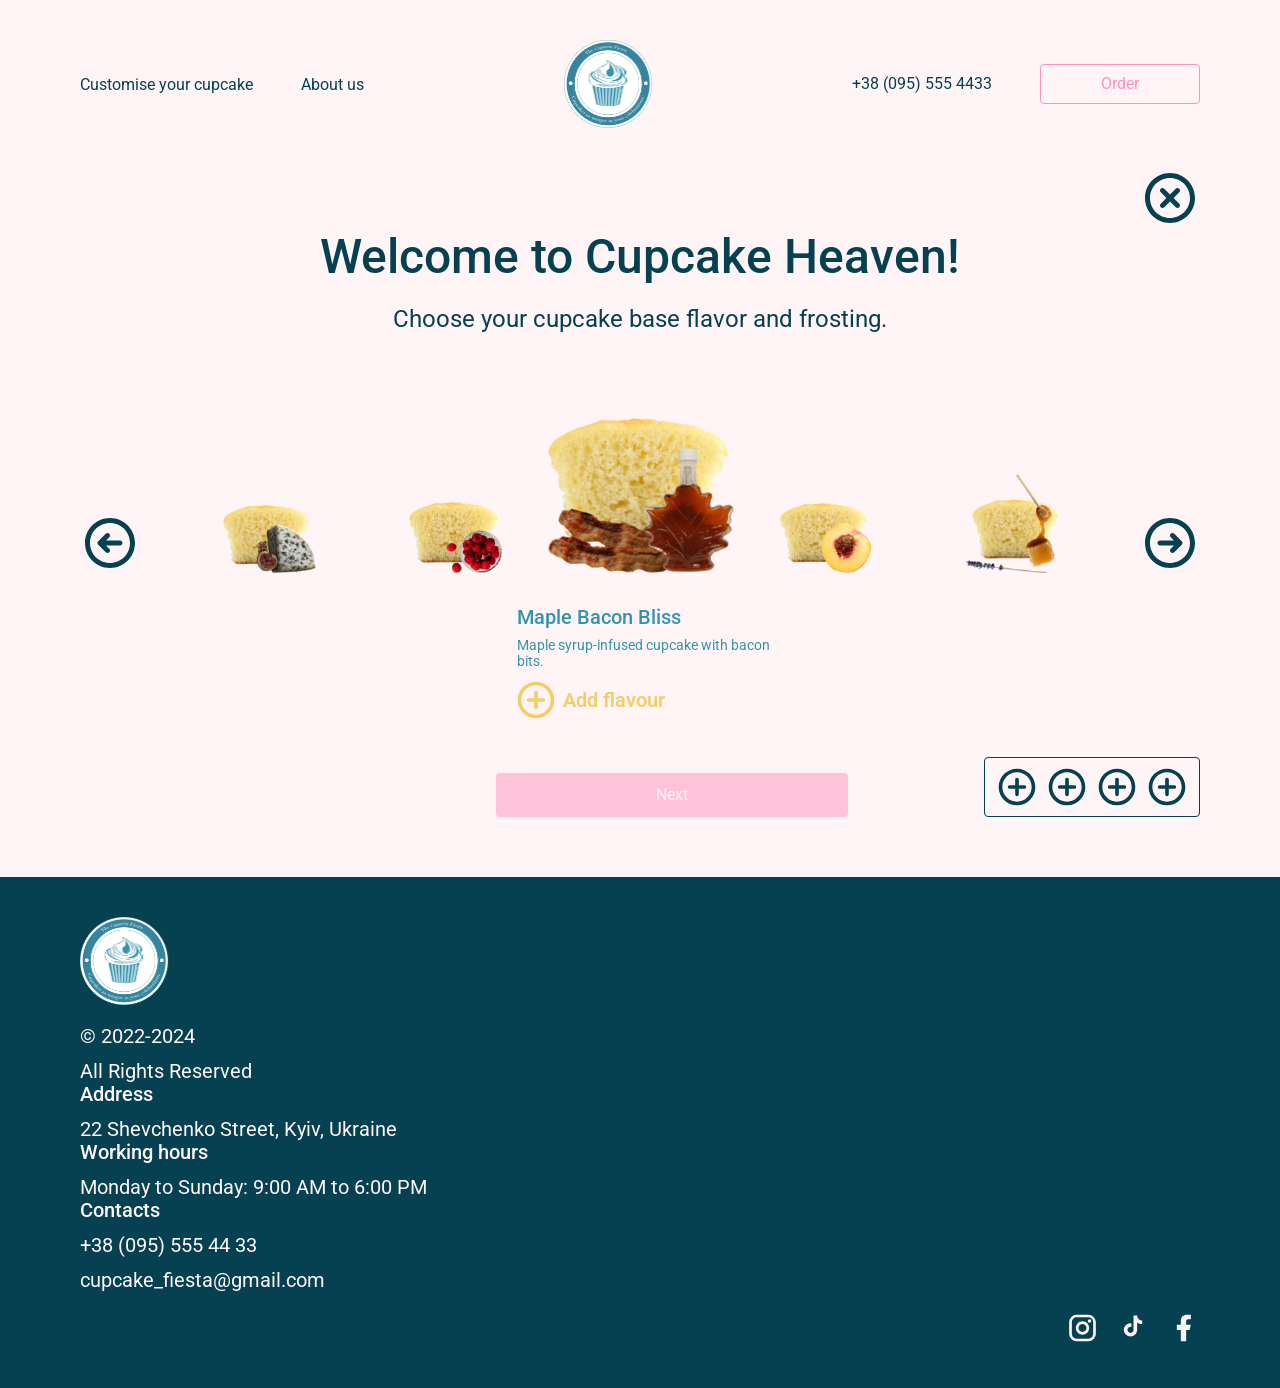
==== commit 4b4c67f3: "feat: add responsive layout for better cross-device support" ====
--- a/order.html
+++ b/order.html
@@ -208,10 +208,10 @@
 										<img src="images/common/slider-items/toppings/item-1.png" alt="" class="slider__slide-img">
 									</div>
 									<div class="slider__slide" data-slide-index="2">
-										<img src="images/common/slider-items/toppings/item-1.png" alt="" class="slider__slide-img">
+										<img src="images/common/slider-items/toppings/item-2.png" alt="" class="slider__slide-img">
 									</div>
 									<div class="slider__slide" data-slide-index="3">
-										<img src="images/common/slider-items/toppings/item-1.png" alt="" class="slider__slide-img">
+										<img src="images/common/slider-items/toppings/item-3.png" alt="" class="slider__slide-img">
 									</div>
 									<!-- Add more slides if needed -->
 								</div>
@@ -224,7 +224,7 @@
 								<div class="slide-description__item" data-slide-index="1">
 									<div class="flex-center">
 										<div class="slide-description__item-content">
-											<h3>Rainbow Frosting 1</h3>
+											<h3>Rainbow Frosting</h3>
 										</div>
 										<button class="add-button add-button_topping" data-topping-id="1">
 											<svg class="btn-icon" width="38" height="38" viewBox="0 0 38 38" fill="none"
@@ -240,7 +240,7 @@
 								<div class="slide-description__item" data-slide-index="2">
 									<div class="flex-center">
 										<div class="slide-description__item-content">
-											<h3>Rainbow Frosting 2</h3>
+											<h3>Chocolate Ganache</h3>
 										</div>
 										<button class="add-button add-button_topping" data-topping-id="2">
 											<svg class="btn-icon" width="38" height="38" viewBox="0 0 38 38" fill="none"
@@ -256,7 +256,7 @@
 								<div class="slide-description__item" data-slide-index="3">
 									<div class="flex-center">
 										<div class="slide-description__item-content">
-											<h3>Rainbow Frosting 3</h3>
+											<h3>Whipped Cream</h3>
 										</div>
 										<button class="add-button add-button_topping" data-topping-id="3">
 											<svg class="btn-icon" width="38" height="38" viewBox="0 0 38 38" fill="none"
@@ -290,10 +290,10 @@
 										<img src="images/common/slider-items/decorations/item-1.png" alt="" class="slider__slide-img">
 									</div>
 									<div class="slider__slide" data-slide-index="2">
-										<img src="images/common/slider-items/decorations/item-1.png" alt="" class="slider__slide-img">
+										<img src="images/common/slider-items/decorations/item-2.png" alt="" class="slider__slide-img">
 									</div>
 									<div class="slider__slide" data-slide-index="3">
-										<img src="images/common/slider-items/decorations/item-1.png" alt="" class="slider__slide-img">
+										<img src="images/common/slider-items/decorations/item-3.png" alt="" class="slider__slide-img">
 									</div>
 									<!-- Add more slides if needed -->
 								</div>
@@ -306,7 +306,7 @@
 								<div class="slide-description__item" data-slide-index="1">
 									<div class="flex-center">
 										<div class="slide-description__item-content">
-											<h3>Edible Flowers 1</h3>
+											<h3>Sprinkles</h3>
 										</div>
 										<button class="add-button add-button_decoration" data-decoration-id="1">
 											<svg class="btn-icon" width="38" height="38" viewBox="0 0 38 38" fill="none"
@@ -322,7 +322,7 @@
 								<div class="slide-description__item" data-slide-index="2">
 									<div class="flex-center">
 										<div class="slide-description__item-content">
-											<h3>Edible Flowers 2</h3>
+											<h3>Edible Flowers</h3>
 										</div>
 										<button class="add-button add-button_decoration" data-decoration-id="2">
 											<svg class="btn-icon" width="38" height="38" viewBox="0 0 38 38" fill="none"
@@ -338,7 +338,7 @@
 								<div class="slide-description__item" data-slide-index="3">
 									<div class="flex-center">
 										<div class="slide-description__item-content">
-											<h3>Edible Flowers 3</h3>
+											<h3>Gold Leaf</h3>
 										</div>
 										<button class="add-button add-button_decoration" data-decoration-id="3">
 											<svg class="btn-icon" width="38" height="38" viewBox="0 0 38 38" fill="none"
--- a/scss/styles.css
+++ b/scss/styles.css
@@ -89,7 +89,9 @@
   font-weight: 600;
   color: #F4CD69;
   cursor: pointer;
-  user-select: none;
+  -webkit-user-select: none;
+     -moz-user-select: none;
+          user-select: none;
 }
 .add-button * {
   transition: color 0.3s, fill 0.3s;
@@ -122,6 +124,9 @@
   justify-content: space-between;
   align-items: center;
   padding: 40px 0;
+}
+.header__inner_mobile {
+  display: none;
 }
 .header__menu-items {
   display: flex;
@@ -196,7 +201,7 @@
   align-items: center;
   justify-content: space-between;
   flex-wrap: wrap;
-  height: 588px;
+  height: auto;
 }
 .hero__inner-content {
   width: 640px;
@@ -214,6 +219,9 @@
   line-height: 28px;
   margin-bottom: 38px;
 }
+.hero__inner-text_pic {
+  display: none;
+}
 .hero__inner-pic {
   position: relative;
 }
@@ -225,6 +233,12 @@
   position: absolute;
   top: -200px;
   left: -220px;
+}
+.hero__inner-pic-text {
+  display: none;
+}
+.hero__inner-button-order {
+  display: none !important;
 }
 
 .pr__btn {
@@ -370,6 +384,9 @@
   justify-content: flex-end;
   align-items: center;
 }
+.offer__inner-img {
+  display: none;
+}
 .offer__inner-content {
   width: 555px;
 }
@@ -427,6 +444,7 @@
   display: flex;
   justify-content: space-between;
   align-items: flex-start;
+  flex-wrap: wrap;
 }
 .fast__inner-item {
   margin-bottom: 140px;
@@ -531,12 +549,24 @@
   border-bottom: 1px solid #EE96A6;
 }
 
+.feedback__input::-moz-placeholder {
+  font-family: "Roboto", sans-serif;
+  font-weight: 400;
+  font-size: 24px;
+  line-height: 28px;
+  color: #FFF5F7;
+}
+
 .feedback__input::placeholder {
   font-family: "Roboto", sans-serif;
   font-weight: 400;
   font-size: 24px;
   line-height: 28px;
   color: #FFF5F7;
+}
+
+.feedback__input:focus::-moz-placeholder {
+  opacity: 0;
 }
 
 .feedback__input:focus::placeholder {
@@ -559,7 +589,8 @@
   flex-wrap: wrap;
   justify-content: flex-end;
   row-gap: 48px;
-  column-gap: 108px;
+  -moz-column-gap: 108px;
+       column-gap: 108px;
 }
 .faqs__inner-item .quest {
   position: relative;
@@ -603,6 +634,7 @@
 .news__form-inputs {
   display: flex;
   align-items: flex-end;
+  flex-wrap: wrap;
   gap: 32px;
 }
 .news__form-title {
@@ -631,6 +663,11 @@
   font-size: 20px;
   color: #064151;
 }
+.news__form-input::-moz-placeholder {
+  font-size: 20px;
+  line-height: 23px;
+  color: #4A6972;
+}
 .news__form-input::placeholder {
   font-size: 20px;
   line-height: 23px;
@@ -638,6 +675,9 @@
 }
 .news__form-input:focus {
   border: 2px solid #3594AD;
+}
+.news__form-input:focus::-moz-placeholder {
+  opacity: 0;
 }
 .news__form-input:focus::placeholder {
   opacity: 0;
@@ -661,7 +701,9 @@
   padding: 8px 12px;
   display: block;
   background-color: #FFF5F7;
-  appearance: none;
+  -webkit-appearance: none;
+     -moz-appearance: none;
+          appearance: none;
   border-radius: 4px;
   border: 1px solid #3594AD;
   background-image: url(../images/desktop/icons/down.svg);
@@ -684,7 +726,7 @@
 }
 .footer__inner {
   display: flex;
-  justify-content: space-between;
+  flex-direction: column;
 }
 .footer__inner h5 {
   font-size: 20px;
@@ -693,6 +735,13 @@
   color: #FFF5F7;
   margin-bottom: 12px;
 }
+.footer__inner-info {
+  display: flex;
+  justify-content: space-between;
+}
+.footer__inner-logo {
+  width: 33%;
+}
 .footer__inner-logo img {
   margin-bottom: 20px;
 }
@@ -706,6 +755,11 @@
   font-size: 20px;
   line-height: 23px;
   color: #FFF5F7;
+}
+.footer__inner-details {
+  width: 66%;
+  display: flex;
+  justify-content: space-between;
 }
 .footer__inner-address {
   display: flex;
@@ -735,6 +789,7 @@
 }
 .footer__inner-social {
   display: flex;
+  justify-content: flex-end;
   gap: 20px;
 }
 .footer__inner-social a:hover svg path {
@@ -744,6 +799,131 @@
   fill: #EE96A6;
 }
 
+@media (max-width: 1021px) {
+  .container {
+    margin: 0 16px;
+  }
+  .hero__inner .cake {
+    width: 300px;
+    height: 450px;
+  }
+  .feedbacks__inner-items {
+    justify-content: space-around;
+  }
+  .offer__inner-content {
+    width: 400px;
+  }
+  .offer__inner-content h2 {
+    width: 400px;
+  }
+  .contact__inner-item {
+    gap: 12px;
+    margin-bottom: 16px;
+  }
+  .contact__inner-item a {
+    font-size: 16px;
+    line-height: 19px;
+  }
+  .contact__inner-item p {
+    font-size: 16px;
+    line-height: 19px;
+  }
+  .contact__inner-item svg {
+    width: 32px;
+    height: 32px;
+  }
+  .faqs__inner-content {
+    row-gap: 28px;
+    -moz-column-gap: 72px;
+         column-gap: 72px;
+  }
+  .faqs__inner-item .quest {
+    font-size: 16px;
+    line-height: 19px;
+    width: 276px;
+    margin-bottom: 12px;
+  }
+  .faqs__inner-item .quest::before {
+    left: -52px;
+    width: 36px;
+    height: 36px;
+    content: url(../images/tablet/icons/faq.svg);
+  }
+  .faqs__inner-item p {
+    font-size: 16px;
+    line-height: 19px;
+    width: 276px;
+  }
+  .news__pic img {
+    width: 280px;
+    height: 180px;
+  }
+}
+@media (max-width: 972px) {
+  .hero__inner .cake {
+    width: 200px;
+    height: 350px;
+  }
+  .contact {
+    margin-bottom: 90px;
+  }
+  .contact__inner-contacts {
+    height: 380px;
+    padding-top: 71px;
+  }
+  .contact__inner-contacts h3 {
+    font-size: 24px;
+    line-height: 32px;
+    margin-bottom: 28px;
+  }
+  .contact__inner-item {
+    gap: 12px;
+    margin-bottom: 16px;
+  }
+  .contact__inner-item a {
+    font-size: 16px;
+    line-height: 19px;
+  }
+  .contact__inner-item p {
+    font-size: 16px;
+    line-height: 19px;
+  }
+  .contact__inner-item svg {
+    width: 32px;
+    height: 32px;
+  }
+  .contact__inner-touch {
+    width: 374px;
+    height: 380px;
+    padding-top: 53px;
+    padding-left: 70px;
+    background-image: url(../images/tablet/touch.png);
+    background-repeat: no-repeat;
+    background-size: contain;
+  }
+  .contact__inner .feedback__title {
+    font-size: 24px;
+    line-height: 32px;
+    margin-bottom: 16px;
+  }
+  .contact__inner .feedback__input {
+    width: 234px;
+    margin-bottom: 16px;
+    font-size: 16px;
+  }
+  .contact__inner .feedback__input::-moz-placeholder {
+    font-size: 16px;
+    line-height: 19px;
+  }
+  .contact__inner .feedback__input::placeholder {
+    font-size: 16px;
+    line-height: 19px;
+  }
+  .news__pic img {
+    width: 220px;
+    height: 120px;
+  }
+}
 .order-page {
   margin-bottom: 60px;
 }
@@ -899,7 +1079,9 @@
 .order-page__next-button, .order-page__submit-button, .order-page__finish-button {
   width: 352px;
   margin: 0 auto;
-  user-select: none;
+  -webkit-user-select: none;
+     -moz-user-select: none;
+          user-select: none;
 }
 .order-page__next-button[disabled], .order-page__submit-button[disabled], .order-page__finish-button[disabled] {
   pointer-events: none;
@@ -1129,7 +1311,9 @@
   align-items: flex-end;
   margin: 0 auto;
   transition: 0.3s;
-  user-select: none;
+  -webkit-user-select: none;
+     -moz-user-select: none;
+          user-select: none;
 }
 .slider-module .slider__slide-button {
   cursor: pointer;
@@ -1144,6 +1328,7 @@
 }
 .slider-module .slide-description__items_1 .slide-description__item-content {
   width: auto !important;
+  max-width: -moz-max-content;
   max-width: max-content;
   margin-bottom: 0;
 }
@@ -1180,4 +1365,1050 @@
   color: #3594AD;
 }
 
-/*# sourceMappingURL=styles.css.map */
+@media (max-width: 768px) {
+  .wrapper {
+    max-width: 768px;
+  }
+  .container {
+    max-width: 676px;
+  }
+  button {
+    font-size: 14px;
+    line-height: 16px;
+  }
+  .header__inner {
+    padding: 20px 0;
+  }
+  .header__menu-link {
+    font-size: 14px;
+    line-height: 16px;
+  }
+  .header__contacts .phone {
+    font-size: 14px;
+    line-height: 16px;
+  }
+  .header__contacts .sec__btn {
+    width: 96px;
+    height: 32px;
+    font-size: 14px;
+    line-height: 16px;
+  }
+  .header__logo img {
+    width: 64px;
+    height: 64px;
+  }
+  .hero {
+    margin-bottom: 90px;
+  }
+  .hero__inner-content {
+    width: 348px;
+  }
+  .hero__inner-title {
+    font-size: 36px;
+    line-height: 48px;
+    width: 348px;
+    margin-bottom: 16px;
+  }
+  .hero__inner-text {
+    font-size: 16px;
+    line-height: 19px;
+    margin-bottom: 28px;
+  }
+  .hero__inner .cake {
+    width: 183px;
+    height: 282px;
+  }
+  .hero__inner .shadow {
+    width: 640px;
+    height: 640px;
+  }
+  .pr__btn {
+    width: 116px;
+    height: 32px;
+    font-size: 14px;
+    line-height: 16px;
+  }
+  .flavours {
+    margin-bottom: 90px;
+  }
+  .flavours__inner h2 {
+    font-size: 36px;
+    line-height: 48px;
+  }
+  .steps {
+    margin-bottom: 90px;
+  }
+  .steps__inner-title {
+    font-size: 36px;
+    line-height: 48px;
+    margin-bottom: 40px;
+  }
+  .steps__inner-content {
+    margin-bottom: 40px;
+  }
+  .steps__inner-step {
+    margin-bottom: 24px;
+    gap: 20px;
+  }
+  .steps__inner-step p {
+    font-size: 16px;
+    line-height: 19px;
+    width: 212px;
+  }
+  .steps__inner-step img {
+    width: 96px;
+  }
+  .feedbacks {
+    margin-bottom: 90px;
+  }
+  .feedbacks__inner-title {
+    font-size: 36px;
+    line-height: 48px;
+    margin-bottom: 40px;
+  }
+  .feedbacks__inner-items {
+    gap: 20px;
+    margin-bottom: 40px;
+  }
+  .feedbacks__inner-item .soc-pic {
+    width: 212px;
+    height: 212px;
+  }
+  .feedbacks__inner-descr {
+    width: 212px;
+    padding-top: 12px;
+    padding-bottom: 12px;
+  }
+  .feedbacks__inner-name {
+    font-size: 12px;
+    line-height: 14px;
+    margin-bottom: 8px;
+  }
+  .feedbacks__inner-name .avatar {
+    width: 24px;
+    height: 24px;
+  }
+  .feedbacks__inner-name .social {
+    width: 24px;
+    height: 24px;
+  }
+  .feedbacks__inner-text {
+    font-size: 12px;
+    line-height: 14px;
+    width: 190px;
+  }
+  .offer {
+    margin-bottom: 90px;
+    height: 316px;
+    background-image: url(../images/tablet/Offer.png);
+  }
+  .offer__inner {
+    height: 316px;
+  }
+  .offer__inner-content {
+    width: 328px;
+  }
+  .offer__inner-content h2 {
+    font-size: 24px;
+    line-height: 32px;
+    width: 328px;
+    margin-bottom: 16px;
+  }
+  .offer__price {
+    font-size: 16px;
+    line-height: 19px;
+    margin-bottom: 24px;
+  }
+  .offer__price p:first-child {
+    margin-bottom: 8px;
+  }
+  .offer .offer__btn {
+    width: 116px;
+    height: 32px;
+    font-size: 14px;
+    line-height: 16px;
+  }
+  .fast__inner h2 {
+    font-size: 36px;
+    line-height: 48px;
+    margin-bottom: 40px;
+  }
+  .fast__inner-item {
+    margin-bottom: 90px;
+    max-width: 212px;
+  }
+  .fast__inner-item .ic {
+    width: 48px;
+    height: 48px;
+    margin: 0 auto;
+  }
+  .fast__inner-item h4 {
+    font-size: 16px;
+    line-height: 19px;
+    margin-bottom: 16px;
+    margin-top: 24px;
+  }
+  .fast__inner-item p {
+    font-size: 16px;
+    line-height: 19px;
+    width: 212px;
+    margin-bottom: 12px;
+  }
+  .fast__inner-item p:last-child {
+    margin-bottom: 0;
+  }
+  .faqs {
+    margin-bottom: 90px;
+  }
+  .faqs__inner h2 {
+    font-size: 36px;
+    line-height: 48px;
+    margin-bottom: 40px;
+  }
+  .faqs__inner-content {
+    row-gap: 28px;
+    -moz-column-gap: 72px;
+         column-gap: 72px;
+  }
+  .faqs__inner-item .quest {
+    font-size: 16px;
+    line-height: 19px;
+    width: 276px;
+    margin-bottom: 12px;
+  }
+  .faqs__inner-item .quest::before {
+    left: -52px;
+    width: 36px;
+    height: 36px;
+    content: url(../images/tablet/icons/faq.svg);
+  }
+  .faqs__inner-item p {
+    font-size: 16px;
+    line-height: 19px;
+    width: 276px;
+  }
+  .news {
+    margin-bottom: 90px;
+  }
+  .news__pic {
+    top: 90px;
+  }
+  .news__pic img {
+    width: 259px;
+    height: 173px;
+  }
+  .news__form-inputs {
+    gap: 20px;
+    width: 444px;
+  }
+  .news__form-title {
+    font-size: 36px;
+    line-height: 48px;
+    margin-bottom: 24px;
+  }
+  .news__form-text {
+    font-size: 16px;
+    line-height: 19px;
+    width: 444px;
+    margin-bottom: 24px;
+  }
+  .news__form-input {
+    width: 212px;
+    height: 35px;
+    font-size: 16px;
+  }
+  .news__form-input::-moz-placeholder {
+    font-size: 16px;
+    line-height: 19px;
+  }
+  .news__form-input::placeholder {
+    font-size: 16px;
+    line-height: 19px;
+  }
+  .news__form-label {
+    font-size: 16px;
+    line-height: 19px;
+    margin-bottom: 8px;
+  }
+  .news__form-email {
+    width: 100%;
+  }
+  select {
+    width: 212px;
+    height: 35px;
+    font-size: 16px;
+    line-height: 19px;
+  }
+  .footer {
+    padding: 28px 46px;
+  }
+  .footer__inner h5 {
+    font-size: 14px;
+    line-height: 16px;
+    margin-bottom: 8px;
+  }
+  .footer__inner-logo img {
+    margin-bottom: 24px;
+    width: 64px;
+    height: 64px;
+  }
+  .footer__inner-logo p {
+    margin-bottom: 8px;
+  }
+  .footer__inner-logo p:last-child {
+    margin-bottom: 0;
+  }
+  .footer__inner-text {
+    font-size: 14px;
+    line-height: 16px;
+  }
+  .footer__inner-contacts article {
+    margin-bottom: 24px;
+  }
+  .footer__inner-link {
+    font-size: 14px;
+    line-height: 16px;
+    margin-bottom: 8px;
+  }
+  .footer__inner-link:last-child {
+    margin-bottom: 0;
+  }
+  .footer__inner-social {
+    gap: 24px;
+  }
+  .footer__inner-social a svg {
+    width: 24px;
+    height: 24px;
+  }
+}
+@media (max-width: 564px) {
+  .header {
+    margin-bottom: 48px;
+  }
+  .header__inner_default {
+    display: none;
+  }
+  .header__inner_mobile {
+    display: flex;
+    justify-content: space-between;
+    align-items: center;
+    padding: 4px 0;
+  }
+  .flavours {
+    margin-bottom: 48px;
+  }
+  .flavours__inner h2 {
+    font-size: 24px;
+    line-height: 28px;
+  }
+  .steps {
+    margin-bottom: 48px;
+  }
+  .steps__inner-title {
+    font-size: 24px;
+    line-height: 28px;
+    margin-bottom: 32px;
+  }
+  .steps__inner-content {
+    margin-bottom: 32px;
+  }
+  .steps__inner-step {
+    margin-bottom: 32px;
+    gap: 13px;
+  }
+  .steps__inner-step p {
+    width: 206px;
+  }
+  .steps__inner-step img {
+    width: 124px;
+  }
+  button {
+    font-size: 20px;
+    line-height: 24px;
+  }
+  .feedbacks {
+    margin-bottom: 48px;
+  }
+  .feedbacks__inner-title {
+    font-size: 24px;
+    line-height: 28px;
+    margin-bottom: 32px;
+  }
+  .offer {
+    height: auto;
+    margin-bottom: 48px;
+    background: #FE92BC;
+  }
+  .offer__inner {
+    height: auto;
+    flex-direction: column;
+  }
+  .offer__inner-img {
+    width: inherit;
+    display: block;
+    margin-bottom: 40px;
+  }
+  .offer__inner-img img {
+    width: inherit;
+  }
+  .offer__inner-content {
+    width: 343px;
+  }
+  .offer__inner-content h2 {
+    font-size: 36px;
+    line-height: 42px;
+    width: 343px;
+    margin-bottom: 28px;
+  }
+  .offer__inner-content h2 span {
+    display: block;
+  }
+  .offer__price {
+    font-size: 20px;
+    line-height: 24px;
+    margin-bottom: 32px;
+  }
+  .offer__price p:first-child {
+    margin-bottom: 12px;
+  }
+  .offer .offer__btn {
+    width: 343px;
+    height: 48px;
+    font-size: 20px;
+    line-height: 24px;
+    margin-bottom: 40px;
+  }
+  .fast__inner h2 {
+    font-size: 24px;
+    line-height: 28px;
+    margin-bottom: 32px;
+  }
+  .fast__inner-items {
+    justify-content: center;
+  }
+  .fast__inner-item {
+    margin-bottom: 32px;
+    max-width: 343px;
+  }
+  .fast__inner-item .ic {
+    width: 60px;
+    height: 60px;
+  }
+  .fast__inner-item h4 {
+    margin-top: 20px;
+  }
+  .fast__inner-item p {
+    width: 280px;
+  }
+  .fast__inner-item p:last-child {
+    margin-bottom: 0;
+  }
+  .contact {
+    width: 100%;
+    height: 666px;
+    margin-bottom: 48px;
+    padding-top: 132px;
+    background-image: url(../images/mobile/touch.png);
+    background-size: auto;
+    background-repeat: no-repeat;
+    background-position: center;
+  }
+  .contact__inner-contacts {
+    display: none;
+  }
+  .contact__inner-touch {
+    position: unset;
+    display: flex;
+    justify-content: center;
+    align-items: center;
+    width: 100%;
+    height: auto;
+    padding: 0;
+    background-image: none;
+  }
+  .feedback__title {
+    font-size: 36px;
+    line-height: 42px;
+    margin-bottom: 32px;
+  }
+  .feedback__input {
+    width: 343px;
+    margin-bottom: 28px;
+    font-size: 20px;
+    line-height: 24px;
+  }
+  .feedback__input::-moz-placeholder {
+    font-size: 20px;
+    line-height: 24px;
+  }
+  .feedback__input::placeholder {
+    font-size: 20px;
+    line-height: 24px;
+  }
+  .faqs {
+    margin-bottom: 48px;
+  }
+  .faqs__inner h2 {
+    font-size: 24px;
+    line-height: 28px;
+    margin-bottom: 32px;
+  }
+  .news {
+    margin-bottom: 48px;
+  }
+  .news__pic {
+    display: none;
+  }
+  .news__form-inputs {
+    width: 343px;
+  }
+  .news__form-title {
+    margin-bottom: 16px;
+  }
+  .news__form-text {
+    width: 343px;
+    margin-bottom: 32px;
+  }
+  .news__form-input {
+    width: 343px;
+    height: 40px;
+    font-size: 20px;
+  }
+  .news__form-input::-moz-placeholder {
+    font-size: 20px;
+    line-height: 24px;
+  }
+  .news__form-input::placeholder {
+    font-size: 20px;
+    line-height: 24px;
+  }
+  .news__form-label {
+    margin-bottom: 12px;
+  }
+  .footer {
+    padding: 20px 16px;
+  }
+  .footer__inner {
+    display: flex;
+    flex-direction: column;
+  }
+  .footer__inner h5 {
+    font-size: 12px;
+    line-height: 14px;
+    margin-bottom: 6px;
+  }
+  .footer__inner-info {
+    display: flex;
+    justify-content: space-between;
+    align-items: flex-end;
+    margin-bottom: 28px;
+  }
+  .footer__inner-logo {
+    width: auto;
+  }
+  .footer__inner-logo img {
+    margin-bottom: 12px;
+  }
+  .footer__inner-logo p {
+    margin-bottom: 6px;
+  }
+  .footer__inner-logo p:last-child {
+    margin-bottom: 0;
+  }
+  .footer__inner-text {
+    font-size: 12px;
+    line-height: 14px;
+    width: auto;
+  }
+  .footer__inner-details {
+    width: auto;
+    flex-direction: column;
+  }
+  .footer__inner-address {
+    margin-bottom: 12px;
+  }
+  .footer__inner-address .address {
+    margin-bottom: 12px;
+  }
+  .footer__inner-contacts article {
+    margin-bottom: 0;
+  }
+  .footer__inner-social {
+    justify-content: space-between;
+  }
+  .footer__inner-social a svg {
+    width: 48px;
+    height: 48px;
+  }
+}
+@media (max-width: 562px) {
+  .hero {
+    margin-bottom: 48px;
+  }
+  .hero__inner-content {
+    width: 343px;
+  }
+  .hero__inner-title {
+    line-height: 42px;
+    width: 343px;
+    margin-bottom: 40px;
+  }
+  .hero__inner-text {
+    display: none;
+    font-size: 20px;
+    line-height: 24px;
+  }
+  .hero__inner-text_mobile {
+    display: none;
+  }
+  .hero__inner-button-more {
+    display: none;
+  }
+  .hero__inner-pic {
+    width: 100%;
+    display: flex;
+    margin-bottom: 50px;
+  }
+  .hero__inner-pic .cake {
+    width: 242px;
+    height: 372px;
+  }
+  .hero__inner-pic .shadow {
+    width: 600px;
+    height: 600px;
+    top: -100px;
+    left: -160px;
+  }
+  .hero__inner-pic-text {
+    position: absolute;
+    right: 0;
+    max-width: 165px;
+    display: block;
+    font-size: 20px;
+    line-height: 24px;
+    text-align: right;
+  }
+  .hero__inner-button-order {
+    display: flex !important;
+    z-index: 1;
+  }
+  .pr__btn {
+    width: 343px;
+    height: 48px;
+    font-size: 20px;
+    line-height: 24px;
+  }
+  .feedbacks__inner-items {
+    gap: 32px;
+    margin-bottom: 32px;
+  }
+  .feedbacks__inner-pic {
+    width: 100%;
+    height: 160px;
+    overflow: hidden;
+  }
+  .feedbacks__inner-pic .soc-pic {
+    width: inherit;
+    height: auto;
+  }
+  .feedbacks__inner-descr {
+    width: 100%;
+  }
+  .feedbacks__inner-name {
+    font-size: 14px;
+    line-height: 16px;
+    margin-bottom: 12px;
+  }
+  .feedbacks__inner-name .avatar {
+    width: 28px;
+    height: 28px;
+  }
+  .feedbacks__inner-name .social {
+    width: 28px;
+    height: 28px;
+  }
+  .feedbacks__inner-text {
+    font-size: 14px;
+    line-height: 16px;
+    width: 323px;
+  }
+  .contact {
+    width: 100%;
+    height: 666px;
+    margin-bottom: 48px;
+    padding-top: 132px;
+    background-image: url(../images/mobile/touch.png);
+    background-size: auto;
+  }
+  .contact__inner-contacts {
+    display: none;
+  }
+  .contact__inner-touch {
+    position: unset;
+    width: 100%;
+    height: auto;
+    padding: 0;
+    background-image: none;
+  }
+  .feedback__title {
+    font-size: 36px;
+    line-height: 42px;
+    margin-bottom: 32px;
+  }
+  .feedback__input {
+    width: 343px;
+    margin-bottom: 28px;
+    font-size: 20px;
+    line-height: 24px;
+  }
+  .feedback__input::-moz-placeholder {
+    font-size: 20px;
+    line-height: 24px;
+  }
+  .feedback__input::placeholder {
+    font-size: 20px;
+    line-height: 24px;
+  }
+}
+@media (max-width: 375px) {
+  .header {
+    margin-bottom: 48px;
+  }
+  .header__inner_default {
+    display: none;
+  }
+  .header__inner_mobile {
+    display: flex;
+    justify-content: space-between;
+    align-items: center;
+    padding: 4px 0;
+  }
+  .wrapper {
+    max-width: 375px;
+  }
+  .container {
+    max-width: 343px;
+  }
+  button {
+    font-size: 20px;
+    line-height: 24px;
+  }
+  .hero {
+    margin-bottom: 48px;
+  }
+  .hero__inner-content {
+    width: 343px;
+  }
+  .hero__inner-title {
+    line-height: 42px;
+    width: 343px;
+    margin-bottom: 40px;
+  }
+  .hero__inner-text {
+    display: none;
+    font-size: 20px;
+    line-height: 24px;
+  }
+  .hero__inner-text_mobile {
+    display: none;
+  }
+  .hero__inner-button-more {
+    display: none;
+  }
+  .hero__inner-pic {
+    width: 100%;
+    display: flex;
+    margin-bottom: 50px;
+  }
+  .hero__inner-pic .cake {
+    width: 242px;
+    height: 372px;
+  }
+  .hero__inner-pic .shadow {
+    width: 600px;
+    height: 600px;
+    top: -100px;
+    left: -160px;
+  }
+  .hero__inner-pic-text {
+    position: absolute;
+    right: 0;
+    max-width: 165px;
+    display: block;
+    font-size: 20px;
+    line-height: 24px;
+    text-align: right;
+  }
+  .hero__inner-button-order {
+    display: flex !important;
+    z-index: 1;
+  }
+  .pr__btn {
+    width: 343px;
+    height: 48px;
+    font-size: 20px;
+    line-height: 24px;
+  }
+  .steps {
+    margin-bottom: 48px;
+  }
+  .steps__inner-title {
+    font-size: 24px;
+    line-height: 28px;
+    margin-bottom: 32px;
+  }
+  .steps__inner-content {
+    margin-bottom: 32px;
+  }
+  .steps__inner-step {
+    margin-bottom: 32px;
+    gap: 13px;
+  }
+  .steps__inner-step p {
+    width: 206px;
+  }
+  .steps__inner-step img {
+    width: 124px;
+  }
+  .feedbacks__inner-items {
+    gap: 32px;
+    margin-bottom: 32px;
+  }
+  .feedbacks__inner-pic {
+    width: 100%;
+    height: 160px;
+    overflow: hidden;
+  }
+  .feedbacks__inner-pic .soc-pic {
+    width: inherit;
+    height: auto;
+  }
+  .feedbacks__inner-descr {
+    width: 100%;
+  }
+  .feedbacks__inner-name {
+    font-size: 14px;
+    line-height: 16px;
+    margin-bottom: 12px;
+  }
+  .feedbacks__inner-name .avatar {
+    width: 28px;
+    height: 28px;
+  }
+  .feedbacks__inner-name .social {
+    width: 28px;
+    height: 28px;
+  }
+  .feedbacks__inner-text {
+    font-size: 14px;
+    line-height: 16px;
+    width: 323px;
+  }
+  .offer {
+    height: auto;
+    margin-bottom: 48px;
+    background: #FE92BC;
+  }
+  .offer__inner {
+    height: auto;
+    flex-direction: column;
+  }
+  .offer__inner-img {
+    width: inherit;
+    display: block;
+    margin-bottom: 40px;
+  }
+  .offer__inner-img img {
+    width: inherit;
+  }
+  .offer__inner-content {
+    width: 343px;
+  }
+  .offer__inner-content h2 {
+    font-size: 36px;
+    line-height: 42px;
+    width: 343px;
+    margin-bottom: 28px;
+  }
+  .offer__inner-content h2 span {
+    display: block;
+  }
+  .offer__price {
+    font-size: 20px;
+    line-height: 24px;
+    margin-bottom: 32px;
+  }
+  .offer__price p:first-child {
+    margin-bottom: 12px;
+  }
+  .offer .offer__btn {
+    width: 343px;
+    height: 48px;
+    font-size: 20px;
+    line-height: 24px;
+    margin-bottom: 40px;
+  }
+  .fast__inner h2 {
+    font-size: 24px;
+    line-height: 28px;
+    margin-bottom: 32px;
+  }
+  .fast__inner-items {
+    justify-content: center;
+  }
+  .fast__inner-item {
+    margin-bottom: 32px;
+    max-width: 343px;
+  }
+  .fast__inner-item .ic {
+    width: 60px;
+    height: 60px;
+  }
+  .fast__inner-item h4 {
+    margin-top: 20px;
+  }
+  .fast__inner-item p {
+    width: 280px;
+  }
+  .fast__inner-item p:last-child {
+    margin-bottom: 0;
+  }
+  .contact {
+    width: 100%;
+    height: 666px;
+    margin-bottom: 48px;
+    padding-top: 132px;
+    background-image: url(../images/mobile/touch.png);
+    background-size: auto;
+  }
+  .contact__inner-contacts {
+    display: none;
+  }
+  .contact__inner-touch {
+    position: unset;
+    width: 100%;
+    height: auto;
+    padding: 0;
+    background-image: none;
+  }
+  .feedback__title {
+    font-size: 36px;
+    line-height: 42px;
+    margin-bottom: 32px;
+  }
+  .feedback__input {
+    width: 343px;
+    margin-bottom: 28px;
+    font-size: 20px;
+    line-height: 24px;
+  }
+  .feedback__input::-moz-placeholder {
+    font-size: 20px;
+    line-height: 24px;
+  }
+  .feedback__input::placeholder {
+    font-size: 20px;
+    line-height: 24px;
+  }
+  .faqs {
+    margin-bottom: 48px;
+  }
+  .faqs__inner h2 {
+    font-size: 24px;
+    line-height: 28px;
+    margin-bottom: 32px;
+  }
+  .news {
+    margin-bottom: 48px;
+  }
+  .news__pic {
+    display: none;
+  }
+  .news__form-inputs {
+    width: 343px;
+  }
+  .news__form-title {
+    margin-bottom: 16px;
+  }
+  .news__form-text {
+    width: 343px;
+    margin-bottom: 32px;
+  }
+  .news__form-input {
+    width: 343px;
+    height: 40px;
+    font-size: 20px;
+  }
+  .news__form-input::-moz-placeholder {
+    font-size: 20px;
+    line-height: 24px;
+  }
+  .news__form-input::placeholder {
+    font-size: 20px;
+    line-height: 24px;
+  }
+  .news__form-label {
+    margin-bottom: 12px;
+  }
+  select {
+    width: 343px;
+    height: 40px;
+    font-size: 20px;
+    line-height: 24px;
+  }
+  .footer {
+    padding: 20px 16px;
+  }
+  .footer__inner {
+    display: flex;
+    flex-direction: column;
+  }
+  .footer__inner h5 {
+    font-size: 12px;
+    line-height: 14px;
+    margin-bottom: 6px;
+  }
+  .footer__inner-info {
+    display: flex;
+    justify-content: space-between;
+    align-items: flex-end;
+    margin-bottom: 28px;
+  }
+  .footer__inner-logo {
+    width: auto;
+  }
+  .footer__inner-logo img {
+    margin-bottom: 12px;
+  }
+  .footer__inner-logo p {
+    margin-bottom: 6px;
+  }
+  .footer__inner-logo p:last-child {
+    margin-bottom: 0;
+  }
+  .footer__inner-text {
+    font-size: 12px;
+    line-height: 14px;
+    width: auto;
+  }
+  .footer__inner-details {
+    width: auto;
+    flex-direction: column;
+  }
+  .footer__inner-address {
+    margin-bottom: 12px;
+  }
+  .footer__inner-address .address {
+    margin-bottom: 12px;
+  }
+  .footer__inner-contacts article {
+    margin-bottom: 0;
+  }
+  .footer__inner-social {
+    justify-content: space-between;
+  }
+  .footer__inner-social a svg {
+    width: 48px;
+    height: 48px;
+  }
+}/*# sourceMappingURL=styles.css.map */
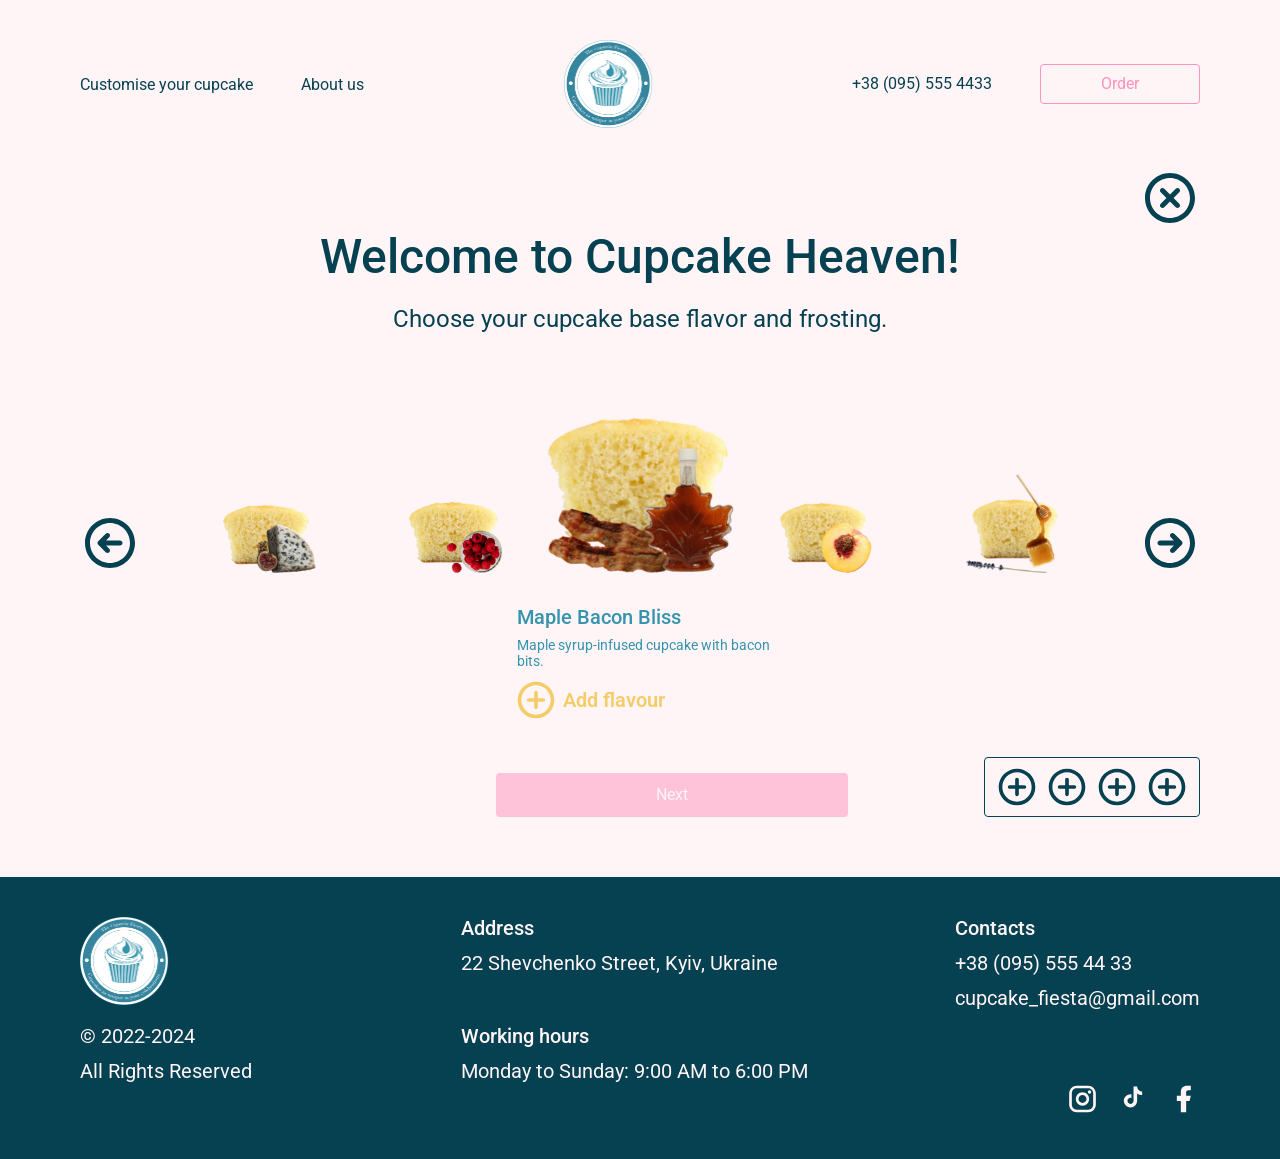
==== commit cdc6f8d8: "feat: update responsive layout" ====
--- a/order.html
+++ b/order.html
@@ -22,11 +22,11 @@
 <div class="wrapper">
 	<header class="header">
 		<div class="container">
-			<div class="header__inner">
+			<div class="header__inner header__inner_default">
 				<nav class="header__menu">
 					<ul class="header__menu-items">
-						<li class="header__menu-item"><a href="#" class="header__menu-link">Customise your
-							cupcake</a></li>
+						<li class="header__menu-item"><a href="./order.html" class="header__menu-link">Customise your
+								cupcake</a></li>
 						<li class="header__menu-item"><a href="#" class="header__menu-link">About us</a></li>
 					</ul>
 				</nav>
@@ -37,6 +37,21 @@
 					<a href="tel:+380-95-555-44-33" class="phone">+38 (095) 555 4433</a>
 					<a href="#" class="sec__btn">Order</a>
 				</div>
+			</div>
+			<div class="header__inner_mobile">
+				<button class="header__burger">
+					<svg width="45" height="44" viewBox="0 0 45 44" fill="none" xmlns="http://www.w3.org/2000/svg">
+						<path fill-rule="evenodd" clip-rule="evenodd" d="M5.97681 11.0001C5.97681 9.98756 6.79762 9.16675 7.81014 9.16675H37.1435C38.156 9.16675 38.9768 9.98756 38.9768 11.0001C38.9768 12.0126 38.156 12.8334 37.1435 12.8334H7.81014C6.79762 12.8334 5.97681 12.0126 5.97681 11.0001ZM5.97681 22.0001C5.97681 20.9876 6.79762 20.1667 7.81014 20.1667H37.1435C38.156 20.1667 38.9768 20.9876 38.9768 22.0001C38.9768 23.0126 38.156 23.8334 37.1435 23.8334H7.81014C6.79762 23.8334 5.97681 23.0126 5.97681 22.0001ZM5.97681 33.0001C5.97681 31.9876 6.79762 31.1667 7.81014 31.1667H37.1435C38.156 31.1667 38.9768 31.9876 38.9768 33.0001C38.9768 34.0126 38.156 34.8334 37.1435 34.8334H7.81014C6.79762 34.8334 5.97681 34.0126 5.97681 33.0001Z" fill="#064151"/>
+					</svg>                            
+				</button>
+				<a href="#" class="header__logo">
+					<img src="images/desktop/icons/Logo.svg" alt="Logo Cupcake Fiesta">
+				</a>
+				<a href="./order.html" class="header__cart">
+					<svg width="45" height="44" viewBox="0 0 45 44" fill="none" xmlns="http://www.w3.org/2000/svg">
+						<path fill-rule="evenodd" clip-rule="evenodd" d="M4.18994 5.50008C4.18994 4.48756 5.01075 3.66675 6.02327 3.66675H11.5233C12.4282 3.66675 13.1977 4.32695 13.3353 5.22131L13.6602 7.33341H39.0233C39.5986 7.33341 40.1405 7.60345 40.4869 8.06272C40.8333 8.522 40.9441 9.11725 40.7861 9.6704L37.1194 22.5037C36.8945 23.2908 36.1752 23.8334 35.3566 23.8334H16.1987L16.7628 27.5001H37.1899C38.2025 27.5001 39.0233 28.3209 39.0233 29.3334C39.0233 30.3459 38.2025 31.1667 37.1899 31.1667H15.1899C14.2851 31.1667 13.5155 30.5065 13.3779 29.6122L12.2847 22.5065C12.243 22.3611 12.2188 22.2083 12.2146 22.0505L10.3104 9.67337C10.2687 9.52782 10.2444 9.37486 10.2402 9.21692L9.95042 7.33341H6.02327C5.01075 7.33341 4.18994 6.5126 4.18994 5.50008ZM14.2243 11.0001L15.6346 20.1667H33.9737L36.5928 11.0001H14.2243ZM11.5233 36.6667C11.5233 34.6417 13.1649 33.0001 15.1899 33.0001C17.215 33.0001 18.8566 34.6417 18.8566 36.6667C18.8566 38.6918 17.215 40.3334 15.1899 40.3334C13.1649 40.3334 11.5233 38.6918 11.5233 36.6667ZM31.6899 36.6667C31.6899 34.6417 33.3315 33.0001 35.3566 33.0001C37.3817 33.0001 39.0233 34.6417 39.0233 36.6667C39.0233 38.6918 37.3817 40.3334 35.3566 40.3334C33.3315 40.3334 31.6899 38.6918 31.6899 36.6667Z" fill="#064151"/>
+					</svg>                            
+				</a>
 			</div>
 		</div>
 	</header>
@@ -91,7 +106,7 @@
 						</button>
 					</div>
 
-					<div class="slide-description slide-description__items_5">
+					<div class="slide-description slide-description__items_1 slide-description__items_5">
 						<div class="slide-description__item" data-slide-index="1">
 							<div class="slide-description__item-content">
 								<h3>Maple Bacon Bliss</h3>
@@ -614,54 +629,54 @@
 	<footer class="footer">
 		<div class="container">
 			<div class="footer__inner">
-				<div class="footer__inner-logo">
-					<img src="images/desktop/icons/Logo.svg" alt="Logo Cupcake Fiesta">
-					<p class="footer__inner-text">© 2022-2024</p>
-					<p class="footer__inner-text">All Rights Reserved</p>
-				</div>
-				<div class="footer__inner-address">
-					<article>
-						<h5>Address</h5>
-						<p class="footer__inner-text">22 Shevchenko Street, Kyiv, Ukraine</p>
-					</article>
-					<article>
-						<h5>Working hours</h5>
-						<p class="footer__inner-text">Monday to Sunday: 9:00 AM to 6:00 PM</p>
-					</article>
-				</div>
-				<div class="footer__inner-contacts">
-					<article>
-						<h5>Contacts</h5>
-						<a href="tel:+380-95-555-44-33" class="footer__inner-link">+38 (095) 555 44 33</a>
-						<a href="mailto:cupcake_fiesta@gmail.com"
-						   class="footer__inner-link">cupcake_fiesta@gmail.com</a>
-					</article>
-					<div class="footer__inner-social">
-						<a href="#">
-							<svg width="33" height="32" viewBox="0 0 33 32" fill="none"
-							     xmlns="http://www.w3.org/2000/svg">
-								<path
-									d="M10.8998 2.66675H22.0998C26.3665 2.66675 29.8332 6.13341 29.8332 10.4001V21.6001C29.8332 23.6511 29.0184 25.6181 27.5681 27.0684C26.1178 28.5187 24.1508 29.3334 22.0998 29.3334H10.8998C6.63317 29.3334 3.1665 25.8668 3.1665 21.6001V10.4001C3.1665 8.34907 3.98126 6.38207 5.43155 4.93179C6.88183 3.48151 8.84883 2.66675 10.8998 2.66675ZM10.6332 5.33341C9.36013 5.33341 8.13923 5.83913 7.23906 6.7393C6.33888 7.63948 5.83317 8.86038 5.83317 10.1334V21.8667C5.83317 24.5201 7.97984 26.6667 10.6332 26.6667H22.3665C23.6395 26.6667 24.8604 26.161 25.7606 25.2609C26.6608 24.3607 27.1665 23.1398 27.1665 21.8667V10.1334C27.1665 7.48008 25.0198 5.33341 22.3665 5.33341H10.6332ZM23.4998 7.33342C23.9419 7.33342 24.3658 7.50901 24.6784 7.82157C24.9909 8.13413 25.1665 8.55805 25.1665 9.00008C25.1665 9.44211 24.9909 9.86603 24.6784 10.1786C24.3658 10.4912 23.9419 10.6667 23.4998 10.6667C23.0578 10.6667 22.6339 10.4912 22.3213 10.1786C22.0088 9.86603 21.8332 9.44211 21.8332 9.00008C21.8332 8.55805 22.0088 8.13413 22.3213 7.82157C22.6339 7.50901 23.0578 7.33342 23.4998 7.33342ZM16.4998 9.33342C18.2679 9.33342 19.9636 10.0358 21.2139 11.286C22.4641 12.5363 23.1665 14.232 23.1665 16.0001C23.1665 17.7682 22.4641 19.4639 21.2139 20.7141C19.9636 21.9644 18.2679 22.6667 16.4998 22.6667C14.7317 22.6667 13.036 21.9644 11.7858 20.7141C10.5355 19.4639 9.83317 17.7682 9.83317 16.0001C9.83317 14.232 10.5355 12.5363 11.7858 11.286C13.036 10.0358 14.7317 9.33342 16.4998 9.33342ZM16.4998 12.0001C15.439 12.0001 14.4216 12.4215 13.6714 13.1717C12.9213 13.9218 12.4998 14.9392 12.4998 16.0001C12.4998 17.0609 12.9213 18.0784 13.6714 18.8285C14.4216 19.5787 15.439 20.0001 16.4998 20.0001C17.5607 20.0001 18.5781 19.5787 19.3283 18.8285C20.0784 18.0784 20.4998 17.0609 20.4998 16.0001C20.4998 14.9392 20.0784 13.9218 19.3283 13.1717C18.5781 12.4215 17.5607 12.0001 16.4998 12.0001Z"
-									fill="#FFF5F7"/>
-							</svg>
-						</a>
-						<a href="#">
-							<svg width="28" height="28" viewBox="0 0 28 28" fill="none"
-							     xmlns="http://www.w3.org/2000/svg">
-								<path
-									d="M19.3669 6.79C18.5693 5.87956 18.1299 4.71034 18.1302 3.5H14.5252V17.9667C14.4974 18.7495 14.1669 19.4911 13.6032 20.0351C13.0396 20.5791 12.2869 20.8832 11.5035 20.8833C9.84685 20.8833 8.47018 19.53 8.47018 17.85C8.47018 15.8433 10.4068 14.3383 12.4018 14.9567V11.27C8.37685 10.7333 4.85352 13.86 4.85352 17.85C4.85352 21.735 8.07352 24.5 11.4918 24.5C15.1552 24.5 18.1302 21.525 18.1302 17.85V10.5117C19.592 11.5615 21.3471 12.1248 23.1469 12.1217V8.51667C23.1469 8.51667 20.9535 8.62167 19.3669 6.79Z"
-									fill="#FFF5F7"/>
-							</svg>
-						</a>
-						<a href="#">
-							<svg width="33" height="32" viewBox="0 0 33 32" fill="none"
-							     xmlns="http://www.w3.org/2000/svg">
-								<path
-									d="M19.1668 18.0001H22.5002L23.8335 12.6667H19.1668V10.0001C19.1668 8.62675 19.1668 7.33342 21.8335 7.33342H23.8335V2.85341C23.3988 2.79608 21.7575 2.66675 20.0242 2.66675C16.4042 2.66675 13.8335 4.87608 13.8335 8.93341V12.6667H9.8335V18.0001H13.8335V29.3334H19.1668V18.0001Z"
-									fill="#FFF5F7"/>
-							</svg>
-						</a>
-					</div>
+				<div class="footer__inner-info">
+					<div class="footer__inner-logo">
+						<img src="images/desktop/icons/Logo.svg" alt="Logo Cupcake Fiesta">
+						<p class="footer__inner-text">© 2022-2024</p>
+						<p class="footer__inner-text">All Rights Reserved</p>
+					</div>
+
+					<div class="footer__inner-details">
+						<div class="footer__inner-address">
+							<article class="address">
+								<h5>Address</h5>
+								<p class="footer__inner-text">22 Shevchenko Street, Kyiv, Ukraine</p>
+							</article>
+							<article class="hours">
+								<h5>Working hours</h5>
+								<p class="footer__inner-text">Monday to Sunday: 9:00 AM to 6:00 PM</p>
+							</article>
+						</div>
+						<div class="footer__inner-contacts">
+							<article>
+								<h5>Contacts</h5>
+								<a href="tel:+380-95-555-44-33" class="footer__inner-link">+38 (095) 555 44 33</a>
+								<a href="mailto:cupcake_fiesta@gmail.com"
+									class="footer__inner-link">cupcake_fiesta@gmail.com</a>
+							</article>
+						</div>
+					</div>
+				</div>
+
+				<div class="footer__inner-social">
+					<a href="#"><svg width="33" height="32" viewBox="0 0 33 32" fill="none"
+							xmlns="http://www.w3.org/2000/svg">
+							<path
+								d="M10.8998 2.66675H22.0998C26.3665 2.66675 29.8332 6.13341 29.8332 10.4001V21.6001C29.8332 23.6511 29.0184 25.6181 27.5681 27.0684C26.1178 28.5187 24.1508 29.3334 22.0998 29.3334H10.8998C6.63317 29.3334 3.1665 25.8668 3.1665 21.6001V10.4001C3.1665 8.34907 3.98126 6.38207 5.43155 4.93179C6.88183 3.48151 8.84883 2.66675 10.8998 2.66675ZM10.6332 5.33341C9.36013 5.33341 8.13923 5.83913 7.23906 6.7393C6.33888 7.63948 5.83317 8.86038 5.83317 10.1334V21.8667C5.83317 24.5201 7.97984 26.6667 10.6332 26.6667H22.3665C23.6395 26.6667 24.8604 26.161 25.7606 25.2609C26.6608 24.3607 27.1665 23.1398 27.1665 21.8667V10.1334C27.1665 7.48008 25.0198 5.33341 22.3665 5.33341H10.6332ZM23.4998 7.33342C23.9419 7.33342 24.3658 7.50901 24.6784 7.82157C24.9909 8.13413 25.1665 8.55805 25.1665 9.00008C25.1665 9.44211 24.9909 9.86603 24.6784 10.1786C24.3658 10.4912 23.9419 10.6667 23.4998 10.6667C23.0578 10.6667 22.6339 10.4912 22.3213 10.1786C22.0088 9.86603 21.8332 9.44211 21.8332 9.00008C21.8332 8.55805 22.0088 8.13413 22.3213 7.82157C22.6339 7.50901 23.0578 7.33342 23.4998 7.33342ZM16.4998 9.33342C18.2679 9.33342 19.9636 10.0358 21.2139 11.286C22.4641 12.5363 23.1665 14.232 23.1665 16.0001C23.1665 17.7682 22.4641 19.4639 21.2139 20.7141C19.9636 21.9644 18.2679 22.6667 16.4998 22.6667C14.7317 22.6667 13.036 21.9644 11.7858 20.7141C10.5355 19.4639 9.83317 17.7682 9.83317 16.0001C9.83317 14.232 10.5355 12.5363 11.7858 11.286C13.036 10.0358 14.7317 9.33342 16.4998 9.33342ZM16.4998 12.0001C15.439 12.0001 14.4216 12.4215 13.6714 13.1717C12.9213 13.9218 12.4998 14.9392 12.4998 16.0001C12.4998 17.0609 12.9213 18.0784 13.6714 18.8285C14.4216 19.5787 15.439 20.0001 16.4998 20.0001C17.5607 20.0001 18.5781 19.5787 19.3283 18.8285C20.0784 18.0784 20.4998 17.0609 20.4998 16.0001C20.4998 14.9392 20.0784 13.9218 19.3283 13.1717C18.5781 12.4215 17.5607 12.0001 16.4998 12.0001Z"
+								fill="#FFF5F7" />
+						</svg></a>
+					<a href="#"><svg width="28" height="28" viewBox="0 0 28 28" fill="none"
+							xmlns="http://www.w3.org/2000/svg">
+							<path
+								d="M19.3669 6.79C18.5693 5.87956 18.1299 4.71034 18.1302 3.5H14.5252V17.9667C14.4974 18.7495 14.1669 19.4911 13.6032 20.0351C13.0396 20.5791 12.2869 20.8832 11.5035 20.8833C9.84685 20.8833 8.47018 19.53 8.47018 17.85C8.47018 15.8433 10.4068 14.3383 12.4018 14.9567V11.27C8.37685 10.7333 4.85352 13.86 4.85352 17.85C4.85352 21.735 8.07352 24.5 11.4918 24.5C15.1552 24.5 18.1302 21.525 18.1302 17.85V10.5117C19.592 11.5615 21.3471 12.1248 23.1469 12.1217V8.51667C23.1469 8.51667 20.9535 8.62167 19.3669 6.79Z"
+								fill="#FFF5F7" />
+						</svg></a>
+					<a href="#"><svg width="33" height="32" viewBox="0 0 33 32" fill="none"
+							xmlns="http://www.w3.org/2000/svg">
+							<path
+								d="M19.1668 18.0001H22.5002L23.8335 12.6667H19.1668V10.0001C19.1668 8.62675 19.1668 7.33342 21.8335 7.33342H23.8335V2.85341C23.3988 2.79608 21.7575 2.66675 20.0242 2.66675C16.4042 2.66675 13.8335 4.87608 13.8335 8.93341V12.6667H9.8335V18.0001H13.8335V29.3334H19.1668V18.0001Z"
+								fill="#FFF5F7" />
+						</svg></a>
 				</div>
 			</div>
 		</div>
--- a/scss/styles.css
+++ b/scss/styles.css
@@ -901,21 +901,21 @@
     background-repeat: no-repeat;
     background-size: contain;
   }
-  .contact__inner .feedback__title {
+  .feedback__title {
     font-size: 24px;
     line-height: 32px;
     margin-bottom: 16px;
   }
-  .contact__inner .feedback__input {
+  .feedback__input {
     width: 234px;
     margin-bottom: 16px;
     font-size: 16px;
   }
-  .contact__inner .feedback__input::-moz-placeholder {
+  .feedback__input::-moz-placeholder {
     font-size: 16px;
     line-height: 19px;
   }
-  .contact__inner .feedback__input::placeholder {
+  .feedback__input::placeholder {
     font-size: 16px;
     line-height: 19px;
   }
@@ -1298,6 +1298,12 @@
 .slider-module .owl-item.center .slider__slide {
   width: 100% !important;
 }
+@media (max-width: 375px) {
+  .slider-module .owl-item.center .slider__slide {
+    width: -moz-max-content !important;
+    width: max-content !important;
+  }
+}
 .slider-module .slider {
   width: 100%;
   display: flex;
@@ -1323,17 +1329,25 @@
   height: 90px;
   margin: 32px 0;
 }
-.slider-module .slide-description__items_1 .slide-description__item {
-  max-width: none !important;
-}
-.slider-module .slide-description__items_1 .slide-description__item-content {
-  width: auto !important;
-  max-width: -moz-max-content;
-  max-width: max-content;
-  margin-bottom: 0;
-}
-.slider-module .slide-description__items_1 .slide-description__item-content h3 {
-  font-size: 24px !important;
+@media (max-width: 375px) {
+  .slider-module .slide-description__items_1 {
+    margin-bottom: 0;
+  }
+  .slider-module .slide-description__items_1 .slide-description__item {
+    max-width: none !important;
+  }
+  .slider-module .slide-description__items_1 .slide-description__item-content {
+    width: 100%;
+    margin-bottom: 0;
+    text-align: center;
+  }
+  .slider-module .slide-description__items_1 .slide-description__item-content h3 {
+    font-size: 16px !important;
+  }
+  .slider-module .slide-description__items_1 .slide-description__item-content p {
+    padding: 0 12px;
+    font-size: 14px;
+  }
 }
 .slider-module .slide-description__items_5 .slide-description__item {
   max-width: 22%;
@@ -1698,6 +1712,7 @@
     margin-bottom: 48px;
   }
   .flavours__inner h2 {
+    margin-bottom: 36px;
     font-size: 24px;
     line-height: 28px;
   }
@@ -1826,13 +1841,16 @@
     padding: 0;
     background-image: none;
   }
+  .feedback__form .pr__btn {
+    width: 100%;
+  }
   .feedback__title {
     font-size: 36px;
     line-height: 42px;
     margin-bottom: 32px;
   }
   .feedback__input {
-    width: 343px;
+    width: 100% !important;
     margin-bottom: 28px;
     font-size: 20px;
     line-height: 24px;
@@ -1993,10 +2011,7 @@
     z-index: 1;
   }
   .pr__btn {
-    width: 343px;
     height: 48px;
-    font-size: 20px;
-    line-height: 24px;
   }
   .feedbacks__inner-items {
     gap: 32px;
@@ -2281,6 +2296,10 @@
     background-image: url(../images/mobile/touch.png);
     background-size: auto;
   }
+  .contact .container {
+    max-width: 100%;
+    margin: 0;
+  }
   .contact__inner-contacts {
     display: none;
   }
@@ -2297,7 +2316,7 @@
     margin-bottom: 32px;
   }
   .feedback__input {
-    width: 343px;
+    width: 100%;
     margin-bottom: 28px;
     font-size: 20px;
     line-height: 24px;
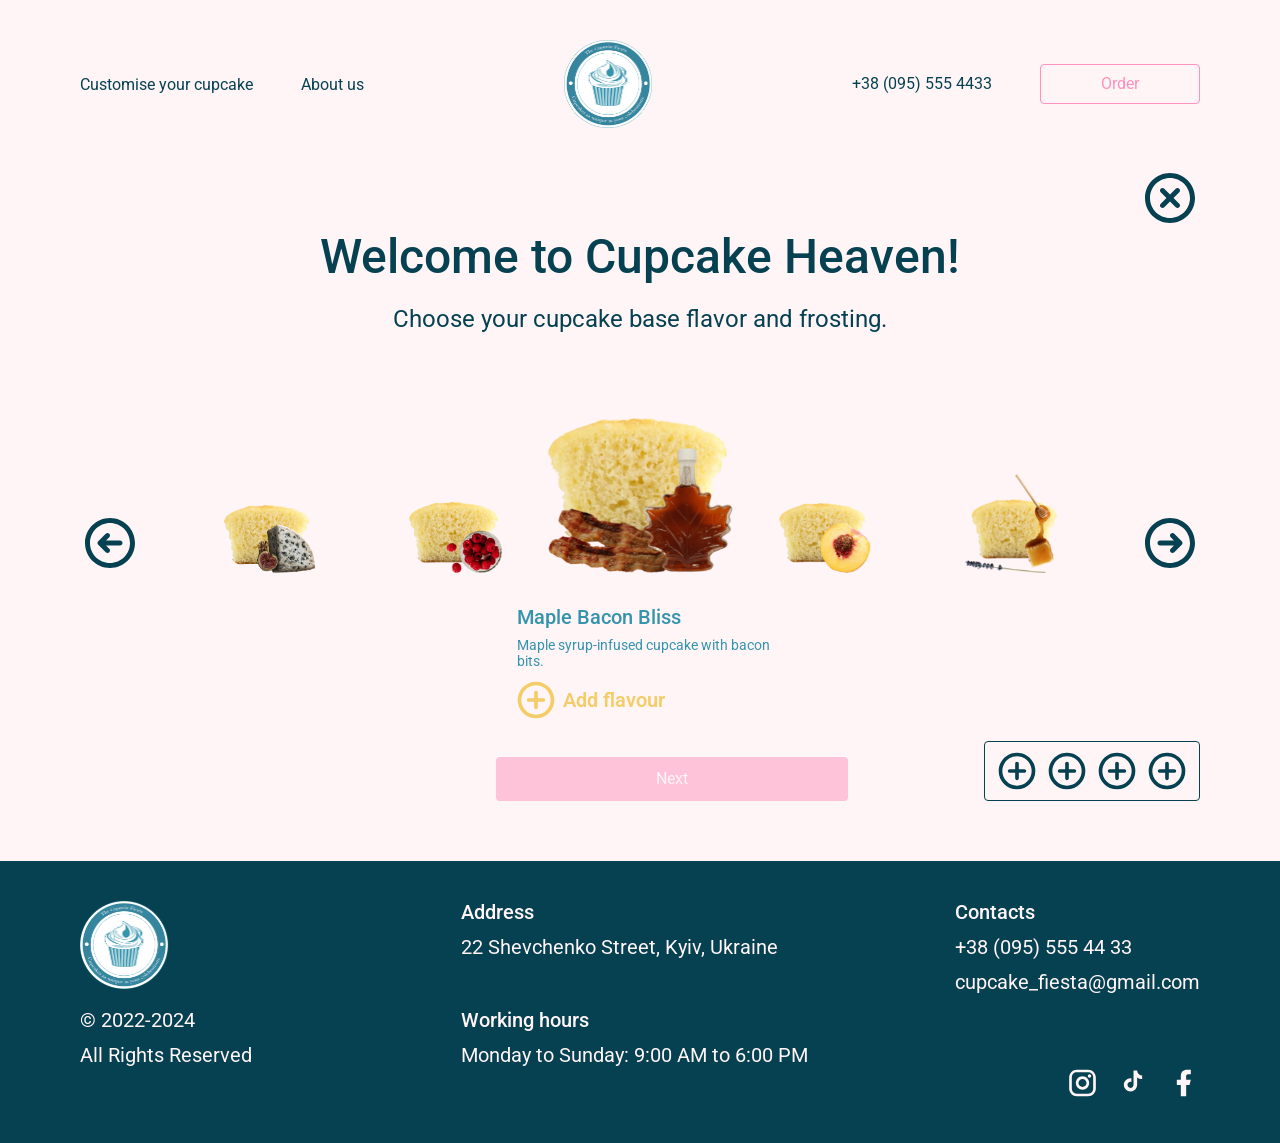
==== commit 4b2fb3a5: "feat: update responsive layout for orders page -- implemented" ====
--- a/order.html
+++ b/order.html
@@ -20,7 +20,7 @@
 
 <body>
 <div class="wrapper">
-	<header class="header">
+	<header class="header order-page__header">
 		<div class="container">
 			<div class="header__inner header__inner_default">
 				<nav class="header__menu">
@@ -42,7 +42,7 @@
 				<button class="header__burger">
 					<svg width="45" height="44" viewBox="0 0 45 44" fill="none" xmlns="http://www.w3.org/2000/svg">
 						<path fill-rule="evenodd" clip-rule="evenodd" d="M5.97681 11.0001C5.97681 9.98756 6.79762 9.16675 7.81014 9.16675H37.1435C38.156 9.16675 38.9768 9.98756 38.9768 11.0001C38.9768 12.0126 38.156 12.8334 37.1435 12.8334H7.81014C6.79762 12.8334 5.97681 12.0126 5.97681 11.0001ZM5.97681 22.0001C5.97681 20.9876 6.79762 20.1667 7.81014 20.1667H37.1435C38.156 20.1667 38.9768 20.9876 38.9768 22.0001C38.9768 23.0126 38.156 23.8334 37.1435 23.8334H7.81014C6.79762 23.8334 5.97681 23.0126 5.97681 22.0001ZM5.97681 33.0001C5.97681 31.9876 6.79762 31.1667 7.81014 31.1667H37.1435C38.156 31.1667 38.9768 31.9876 38.9768 33.0001C38.9768 34.0126 38.156 34.8334 37.1435 34.8334H7.81014C6.79762 34.8334 5.97681 34.0126 5.97681 33.0001Z" fill="#064151"/>
-					</svg>                            
+					</svg>
 				</button>
 				<a href="#" class="header__logo">
 					<img src="images/desktop/icons/Logo.svg" alt="Logo Cupcake Fiesta">
@@ -50,14 +50,14 @@
 				<a href="./order.html" class="header__cart">
 					<svg width="45" height="44" viewBox="0 0 45 44" fill="none" xmlns="http://www.w3.org/2000/svg">
 						<path fill-rule="evenodd" clip-rule="evenodd" d="M4.18994 5.50008C4.18994 4.48756 5.01075 3.66675 6.02327 3.66675H11.5233C12.4282 3.66675 13.1977 4.32695 13.3353 5.22131L13.6602 7.33341H39.0233C39.5986 7.33341 40.1405 7.60345 40.4869 8.06272C40.8333 8.522 40.9441 9.11725 40.7861 9.6704L37.1194 22.5037C36.8945 23.2908 36.1752 23.8334 35.3566 23.8334H16.1987L16.7628 27.5001H37.1899C38.2025 27.5001 39.0233 28.3209 39.0233 29.3334C39.0233 30.3459 38.2025 31.1667 37.1899 31.1667H15.1899C14.2851 31.1667 13.5155 30.5065 13.3779 29.6122L12.2847 22.5065C12.243 22.3611 12.2188 22.2083 12.2146 22.0505L10.3104 9.67337C10.2687 9.52782 10.2444 9.37486 10.2402 9.21692L9.95042 7.33341H6.02327C5.01075 7.33341 4.18994 6.5126 4.18994 5.50008ZM14.2243 11.0001L15.6346 20.1667H33.9737L36.5928 11.0001H14.2243ZM11.5233 36.6667C11.5233 34.6417 13.1649 33.0001 15.1899 33.0001C17.215 33.0001 18.8566 34.6417 18.8566 36.6667C18.8566 38.6918 17.215 40.3334 15.1899 40.3334C13.1649 40.3334 11.5233 38.6918 11.5233 36.6667ZM31.6899 36.6667C31.6899 34.6417 33.3315 33.0001 35.3566 33.0001C37.3817 33.0001 39.0233 34.6417 39.0233 36.6667C39.0233 38.6918 37.3817 40.3334 35.3566 40.3334C33.3315 40.3334 31.6899 38.6918 31.6899 36.6667Z" fill="#064151"/>
-					</svg>                            
+					</svg>
 				</a>
 			</div>
 		</div>
 	</header>
 
 	<main class="order-page">
-		<div class="container" data-hide-on="step-7">
+		<div class="slider-container" data-hide-on="step-7">
 			<div class="order-page__top-controls">
 				<button id="backStepButton" class="order-page__back-button">
 					<img src="./images/common/icons/left.svg" alt="back button">
@@ -106,7 +106,7 @@
 						</button>
 					</div>
 
-					<div class="slide-description slide-description__items_1 slide-description__items_5">
+					<div class="slide-description slide-description__items_5">
 						<div class="slide-description__item" data-slide-index="1">
 							<div class="slide-description__item-content">
 								<h3>Maple Bacon Bliss</h3>
@@ -207,14 +207,16 @@
 
 				<div class="flair-selection__wrapper">
 					<div class="flair-selection flair-selection__toppings">
+						<h3 class="flair-selection__header">Toppings</h3>
 						<div class="slider-module">
-							<div class="slider">
+							<div class="slider slider_items_1">
 								<button class="owl-prev-slide slider__slide-button slider__slide-button_prev">
 									<img src="./images/common/icons/left.svg" alt="left">
 								</button>
 								<div
 									class="owl-carousel owl-theme owl-carousel_items_1"
 									data-slider-default-items="1"
+									data-slider-items="always-one"
 									data-slider-autoplay="false"
 									data-slider-scrolling="true"
 								>
@@ -289,14 +291,16 @@
 						</div>
 					</div>
 					<div class="flair-selection flair-selection__decorations">
+						<h3 class="flair-selection__header">Decorations</h3>
 						<div class="slider-module">
-							<div class="slider">
+							<div class="slider slider_items_1">
 								<button class="owl-prev-slide slider__slide-button slider__slide-button_prev">
 									<img src="./images/common/icons/left.svg" alt="left">
 								</button>
 								<div
 									class="owl-carousel owl-theme owl-carousel_items_1"
 									data-slider-default-items="1"
+									data-slider-items="always-one"
 									data-slider-autoplay="false"
 									data-slider-scrolling="true"
 								>
@@ -478,7 +482,7 @@
 				</div>
 
 				<div class="order-page__notes flex-center">
-					<label>
+					<label class="order-page__notes-label">
 						<textarea class="order-page__notes-input select_notes" placeholder="Type your special request here"></textarea>
 						<span class="select_error-text">Maximum length exceeded (250 characters).</span>
 					</label>
--- a/scss/styles.css
+++ b/scss/styles.css
@@ -1023,6 +1023,9 @@
 .order-page .order-form__summary-item-value_notes {
   width: 335px;
   display: block;
+  overflow: hidden;
+  white-space: nowrap;
+  text-overflow: ellipsis;
 }
 .order-page .order-form__summary-item-text {
   display: inline-block;
@@ -1055,13 +1058,13 @@
   text-align: center;
 }
 .order-page__step-header h2 {
-  margin-bottom: 20px;
   font-family: "Roboto", sans-serif;
   font-size: 48px;
   font-weight: 500;
   color: #064151;
 }
 .order-page__step-header h2 + p {
+  margin-top: 20px;
   font-family: "Roboto", sans-serif;
   font-size: 24px;
   font-weight: 400;
@@ -1164,6 +1167,15 @@
 .order-page__step-2 .flair-selection__wrapper .slider-module .slider .slider__slide {
   height: auto;
 }
+.order-page__step-2 .flair-selection__header {
+  margin-bottom: 24px;
+  color: #064151;
+  text-align: center;
+  font-size: 24px;
+  font-style: normal;
+  font-weight: 500;
+  line-height: normal;
+}
 .order-page__step-3 {
   margin-bottom: 48px;
 }
@@ -1182,6 +1194,7 @@
   position: relative;
   width: 352px;
   height: 344px;
+  overflow: hidden;
   border-radius: 4px;
 }
 .order-page__step-3 .presentation-box__item-content {
@@ -1226,8 +1239,12 @@
 .order-page__step-5 .order-page__notes {
   margin-bottom: 34px;
 }
+.order-page__step-5 .order-page__notes-label {
+  width: 100%;
+  max-width: 554px;
+}
 .order-page__step-5 .order-page__notes-input {
-  width: 544px;
+  width: 100%;
   height: 168px;
   padding: 12px;
   font-family: "Roboto", sans-serif;
@@ -1281,8 +1298,31 @@
   margin-bottom: 32px;
 }
 
+.slider-container {
+  width: 100%;
+  max-width: 1120px;
+  margin: 0 auto;
+}
+
+.slider-module {
+  margin-bottom: 16px;
+}
+.slider-module .owl-item.center .slider__slide {
+  width: 100%;
+}
+@media (max-width: 564px) {
+  .slider-module .owl-item.center .slider__slide {
+    width: -moz-max-content;
+    width: max-content;
+  }
+}
 .slider-module .owl-carousel_items_1 {
   width: 352px;
+}
+@media (max-width: 564px) {
+  .slider-module .owl-carousel_items_1 {
+    width: 100%;
+  }
 }
 .slider-module .owl-carousel_items_1 .slider__slide {
   width: auto !important;
@@ -1292,23 +1332,16 @@
   width: auto !important;
   margin: 0 auto;
 }
-.slider-module .owl-carousel_items_5 {
-  width: 928px;
-}
-.slider-module .owl-item.center .slider__slide {
-  width: 100% !important;
-}
-@media (max-width: 375px) {
-  .slider-module .owl-item.center .slider__slide {
-    width: -moz-max-content !important;
-    width: max-content !important;
-  }
-}
 .slider-module .slider {
   width: 100%;
   display: flex;
   justify-content: space-between;
   align-items: flex-end;
+}
+@media (max-width: 564px) {
+  .slider-module .slider_items_1 {
+    justify-content: center;
+  }
 }
 .slider-module .slider__slide {
   width: 50%;
@@ -1324,33 +1357,61 @@
 .slider-module .slider__slide-button {
   cursor: pointer;
 }
+@media (max-width: 564px) {
+  .slider-module .slider__slide-button {
+    display: none;
+  }
+}
+.slider-module .slider__slide-button + .owl-carousel_items_5 {
+  width: 926px;
+}
+@media (max-width: 564px) {
+  .slider-module .slider__slide-button + .owl-carousel_items_5 {
+    width: 100%;
+  }
+}
 .slider-module .slide-description {
   width: 100%;
   height: 90px;
-  margin: 32px 0;
-}
-@media (max-width: 375px) {
-  .slider-module .slide-description__items_1 {
-    margin-bottom: 0;
-  }
-  .slider-module .slide-description__items_1 .slide-description__item {
-    max-width: none !important;
-  }
-  .slider-module .slide-description__items_1 .slide-description__item-content {
-    width: 100%;
-    margin-bottom: 0;
+  margin: 32px 0 4px;
+}
+.slider-module .slide-description__items_1 .slide-description__item {
+  max-width: none !important;
+}
+.slider-module .slide-description__items_1 .slide-description__item-content {
+  width: auto !important;
+  max-width: -moz-max-content;
+  max-width: max-content;
+  margin-bottom: 0;
+}
+.slider-module .slide-description__items_1 .slide-description__item-content h3 {
+  font-size: 24px !important;
+}
+.slider-module .slide-description__items_5 .slide-description__item {
+  max-width: 22%;
+}
+@media (max-width: 564px) {
+  .slider-module .slide-description__items_5 {
+    margin-bottom: 4px;
+  }
+  .slider-module .slide-description__items_5 .slide-description__item {
+    max-width: none;
+  }
+  .slider-module .slide-description__items_5 .slide-description__item .add-button_flavour {
+    margin: 0 auto;
+  }
+  .slider-module .slide-description__items_5 .slide-description__item-content {
+    width: 100%;
+    max-width: none;
     text-align: center;
   }
-  .slider-module .slide-description__items_1 .slide-description__item-content h3 {
-    font-size: 16px !important;
-  }
-  .slider-module .slide-description__items_1 .slide-description__item-content p {
+  .slider-module .slide-description__items_5 .slide-description__item-content h3 {
+    font-size: 18px;
+  }
+  .slider-module .slide-description__items_5 .slide-description__item-content p {
     padding: 0 12px;
     font-size: 14px;
   }
-}
-.slider-module .slide-description__items_5 .slide-description__item {
-  max-width: 22%;
 }
 .slider-module .slide-description__item {
   margin: 0 auto;
@@ -1384,11 +1445,14 @@
     max-width: 768px;
   }
   .container {
-    max-width: 676px;
+    width: auto;
   }
   button {
     font-size: 14px;
     line-height: 16px;
+  }
+  .header {
+    margin-bottom: 32px;
   }
   .header__inner {
     padding: 20px 0;
@@ -1414,8 +1478,12 @@
   .hero {
     margin-bottom: 90px;
   }
+  .hero__inner {
+    justify-content: space-around;
+  }
   .hero__inner-content {
     width: 348px;
+    z-index: 1;
   }
   .hero__inner-title {
     font-size: 36px;
@@ -1446,6 +1514,7 @@
     margin-bottom: 90px;
   }
   .flavours__inner h2 {
+    margin-bottom: 6px;
     font-size: 36px;
     line-height: 48px;
   }
@@ -1580,6 +1649,7 @@
     margin-bottom: 40px;
   }
   .faqs__inner-content {
+    justify-content: center;
     row-gap: 28px;
     -moz-column-gap: 72px;
          column-gap: 72px;
@@ -1695,6 +1765,17 @@
     height: 24px;
   }
 }
+@media (max-width: 768px) {
+  .order-page {
+    margin: 0 46px;
+  }
+  .order-page__top-controls {
+    margin-bottom: 64px;
+  }
+}
+/* =========================
+   1) max-width: 564px
+   ========================= */
 @media (max-width: 564px) {
   .header {
     margin-bottom: 48px;
@@ -1711,6 +1792,9 @@
   .flavours {
     margin-bottom: 48px;
   }
+  .flavours__inner {
+    padding: 0 12px;
+  }
   .flavours__inner h2 {
     margin-bottom: 36px;
     font-size: 24px;
@@ -1750,11 +1834,16 @@
     margin-bottom: 32px;
   }
   .offer {
+    width: 100%;
     height: auto;
     margin-bottom: 48px;
     background: #FE92BC;
   }
+  .offer .container {
+    margin: 0;
+  }
   .offer__inner {
+    width: 100%;
     height: auto;
     flex-direction: column;
   }
@@ -1767,12 +1856,13 @@
     width: inherit;
   }
   .offer__inner-content {
-    width: 343px;
+    width: auto;
+    margin: 0 auto;
   }
   .offer__inner-content h2 {
+    width: auto;
     font-size: 36px;
     line-height: 42px;
-    width: 343px;
     margin-bottom: 28px;
   }
   .offer__inner-content h2 span {
@@ -1787,7 +1877,7 @@
     margin-bottom: 12px;
   }
   .offer .offer__btn {
-    width: 343px;
+    width: 100%;
     height: 48px;
     font-size: 20px;
     line-height: 24px;
@@ -1822,7 +1912,7 @@
     width: 100%;
     height: 666px;
     margin-bottom: 48px;
-    padding-top: 132px;
+    padding: 132px 12px 12px 12px;
     background-image: url(../images/mobile/touch.png);
     background-size: auto;
     background-repeat: no-repeat;
@@ -1841,9 +1931,6 @@
     padding: 0;
     background-image: none;
   }
-  .feedback__form .pr__btn {
-    width: 100%;
-  }
   .feedback__title {
     font-size: 36px;
     line-height: 42px;
@@ -1871,24 +1958,50 @@
     line-height: 28px;
     margin-bottom: 32px;
   }
+  .faqs__inner-content {
+    justify-content: center;
+  }
   .news {
     margin-bottom: 48px;
   }
   .news__pic {
     display: none;
   }
+  .news__content {
+    justify-content: center;
+  }
   .news__form-inputs {
-    width: 343px;
+    width: 100%;
+    max-width: 343px;
+    display: flex;
+    justify-content: center;
+    align-items: center;
+    flex-direction: column;
   }
   .news__form-title {
     margin-bottom: 16px;
   }
   .news__form-text {
-    width: 343px;
+    width: 100%;
+    max-width: 343px;
     margin-bottom: 32px;
   }
+  .news__form-email, .news__form-month, .news__form-day {
+    width: 100%;
+  }
+  .news__form-day {
+    margin-bottom: 28px;
+  }
+  .news__form select {
+    width: 100%;
+    max-width: 343px;
+    height: 40px;
+    font-size: 20px;
+    line-height: 24px;
+  }
   .news__form-input {
-    width: 343px;
+    width: 100%;
+    max-width: 343px;
     height: 40px;
     font-size: 20px;
   }
@@ -1959,16 +2072,21 @@
     height: 48px;
   }
 }
+/* =========================
+   2) max-width: 562px
+   ========================= */
 @media (max-width: 562px) {
   .hero {
     margin-bottom: 48px;
   }
   .hero__inner-content {
-    width: 343px;
+    width: 100%;
+    max-width: 343px;
   }
   .hero__inner-title {
+    width: 100%;
+    max-width: 343px;
     line-height: 42px;
-    width: 343px;
     margin-bottom: 40px;
   }
   .hero__inner-text {
@@ -2005,13 +2123,17 @@
     font-size: 20px;
     line-height: 24px;
     text-align: right;
+    z-index: 1;
   }
   .hero__inner-button-order {
     display: flex !important;
     z-index: 1;
   }
   .pr__btn {
+    width: 100%;
     height: 48px;
+    font-size: 20px;
+    line-height: 24px;
   }
   .feedbacks__inner-items {
     gap: 32px;
@@ -2065,369 +2187,203 @@
     padding: 0;
     background-image: none;
   }
-  .feedback__title {
-    font-size: 36px;
-    line-height: 42px;
-    margin-bottom: 32px;
-  }
   .feedback__input {
     width: 343px;
     margin-bottom: 28px;
     font-size: 20px;
     line-height: 24px;
   }
-  .feedback__input::-moz-placeholder {
-    font-size: 20px;
-    line-height: 24px;
-  }
-  .feedback__input::placeholder {
-    font-size: 20px;
-    line-height: 24px;
-  }
-}
+}
+/* =========================
+   3) max-width: 375px
+   ========================= */
 @media (max-width: 375px) {
-  .header {
-    margin-bottom: 48px;
-  }
-  .header__inner_default {
-    display: none;
-  }
-  .header__inner_mobile {
-    display: flex;
-    justify-content: space-between;
-    align-items: center;
-    padding: 4px 0;
-  }
   .wrapper {
     max-width: 375px;
   }
   .container {
-    max-width: 343px;
-  }
-  button {
-    font-size: 20px;
-    line-height: 24px;
-  }
-  .hero {
-    margin-bottom: 48px;
-  }
-  .hero__inner-content {
-    width: 343px;
-  }
-  .hero__inner-title {
-    line-height: 42px;
-    width: 343px;
-    margin-bottom: 40px;
-  }
-  .hero__inner-text {
-    display: none;
-    font-size: 20px;
-    line-height: 24px;
-  }
-  .hero__inner-text_mobile {
-    display: none;
-  }
-  .hero__inner-button-more {
-    display: none;
-  }
-  .hero__inner-pic {
-    width: 100%;
-    display: flex;
-    margin-bottom: 50px;
-  }
-  .hero__inner-pic .cake {
-    width: 242px;
-    height: 372px;
-  }
-  .hero__inner-pic .shadow {
-    width: 600px;
-    height: 600px;
-    top: -100px;
-    left: -160px;
-  }
-  .hero__inner-pic-text {
-    position: absolute;
-    right: 0;
-    max-width: 165px;
-    display: block;
-    font-size: 20px;
-    line-height: 24px;
-    text-align: right;
-  }
-  .hero__inner-button-order {
-    display: flex !important;
-    z-index: 1;
-  }
-  .pr__btn {
-    width: 343px;
-    height: 48px;
-    font-size: 20px;
-    line-height: 24px;
-  }
-  .steps {
-    margin-bottom: 48px;
-  }
-  .steps__inner-title {
-    font-size: 24px;
-    line-height: 28px;
-    margin-bottom: 32px;
-  }
-  .steps__inner-content {
-    margin-bottom: 32px;
-  }
-  .steps__inner-step {
-    margin-bottom: 32px;
-    gap: 13px;
-  }
-  .steps__inner-step p {
-    width: 206px;
-  }
-  .steps__inner-step img {
-    width: 124px;
+    max-width: 100%;
   }
   .feedbacks__inner-items {
-    gap: 32px;
-    margin-bottom: 32px;
-  }
-  .feedbacks__inner-pic {
-    width: 100%;
-    height: 160px;
-    overflow: hidden;
-  }
-  .feedbacks__inner-pic .soc-pic {
+    width: 100%;
+  }
+  .feedbacks__inner-item {
     width: inherit;
-    height: auto;
-  }
-  .feedbacks__inner-descr {
-    width: 100%;
   }
   .feedbacks__inner-name {
-    font-size: 14px;
-    line-height: 16px;
-    margin-bottom: 12px;
-  }
-  .feedbacks__inner-name .avatar {
-    width: 28px;
-    height: 28px;
-  }
-  .feedbacks__inner-name .social {
-    width: 28px;
-    height: 28px;
+    width: 100%;
   }
   .feedbacks__inner-text {
-    font-size: 14px;
-    line-height: 16px;
-    width: 323px;
-  }
-  .offer {
-    height: auto;
-    margin-bottom: 48px;
-    background: #FE92BC;
-  }
-  .offer__inner {
-    height: auto;
-    flex-direction: column;
-  }
-  .offer__inner-img {
-    width: inherit;
-    display: block;
-    margin-bottom: 40px;
-  }
-  .offer__inner-img img {
-    width: inherit;
-  }
-  .offer__inner-content {
-    width: 343px;
-  }
-  .offer__inner-content h2 {
-    font-size: 36px;
-    line-height: 42px;
-    width: 343px;
-    margin-bottom: 28px;
-  }
-  .offer__inner-content h2 span {
-    display: block;
-  }
-  .offer__price {
-    font-size: 20px;
-    line-height: 24px;
-    margin-bottom: 32px;
-  }
-  .offer__price p:first-child {
-    margin-bottom: 12px;
-  }
-  .offer .offer__btn {
-    width: 343px;
-    height: 48px;
-    font-size: 20px;
-    line-height: 24px;
-    margin-bottom: 40px;
-  }
-  .fast__inner h2 {
-    font-size: 24px;
-    line-height: 28px;
-    margin-bottom: 32px;
-  }
-  .fast__inner-items {
-    justify-content: center;
-  }
-  .fast__inner-item {
-    margin-bottom: 32px;
-    max-width: 343px;
-  }
-  .fast__inner-item .ic {
-    width: 60px;
-    height: 60px;
-  }
-  .fast__inner-item h4 {
-    margin-top: 20px;
-  }
-  .fast__inner-item p {
-    width: 280px;
-  }
-  .fast__inner-item p:last-child {
-    margin-bottom: 0;
-  }
-  .contact {
-    width: 100%;
-    height: 666px;
-    margin-bottom: 48px;
-    padding-top: 132px;
-    background-image: url(../images/mobile/touch.png);
-    background-size: auto;
+    width: 100%;
   }
   .contact .container {
     max-width: 100%;
     margin: 0;
   }
-  .contact__inner-contacts {
-    display: none;
-  }
-  .contact__inner-touch {
-    position: unset;
-    width: 100%;
-    height: auto;
-    padding: 0;
-    background-image: none;
-  }
-  .feedback__title {
-    font-size: 36px;
-    line-height: 42px;
-    margin-bottom: 32px;
-  }
-  .feedback__input {
-    width: 100%;
-    margin-bottom: 28px;
-    font-size: 20px;
-    line-height: 24px;
-  }
-  .feedback__input::-moz-placeholder {
-    font-size: 20px;
-    line-height: 24px;
-  }
-  .feedback__input::placeholder {
-    font-size: 20px;
-    line-height: 24px;
-  }
-  .faqs {
-    margin-bottom: 48px;
-  }
-  .faqs__inner h2 {
-    font-size: 24px;
-    line-height: 28px;
-    margin-bottom: 32px;
-  }
-  .news {
-    margin-bottom: 48px;
-  }
-  .news__pic {
-    display: none;
-  }
-  .news__form-inputs {
-    width: 343px;
-  }
-  .news__form-title {
-    margin-bottom: 16px;
-  }
-  .news__form-text {
-    width: 343px;
-    margin-bottom: 32px;
-  }
-  .news__form-input {
-    width: 343px;
-    height: 40px;
-    font-size: 20px;
-  }
-  .news__form-input::-moz-placeholder {
-    font-size: 20px;
-    line-height: 24px;
-  }
-  .news__form-input::placeholder {
-    font-size: 20px;
-    line-height: 24px;
-  }
-  .news__form-label {
-    margin-bottom: 12px;
-  }
-  select {
-    width: 343px;
-    height: 40px;
-    font-size: 20px;
-    line-height: 24px;
-  }
-  .footer {
-    padding: 20px 16px;
-  }
-  .footer__inner {
+}
+@media (max-width: 564px) {
+  .wrapper {
     display: flex;
     flex-direction: column;
-  }
-  .footer__inner h5 {
-    font-size: 12px;
-    line-height: 14px;
-    margin-bottom: 6px;
-  }
-  .footer__inner-info {
+    min-height: 100vh;
+  }
+  .wrapper .footer {
+    margin-top: auto;
+  }
+  .order-page {
+    margin: 0 12px;
+    flex: 1;
     display: flex;
-    justify-content: space-between;
-    align-items: flex-end;
-    margin-bottom: 28px;
-  }
-  .footer__inner-logo {
-    width: auto;
-  }
-  .footer__inner-logo img {
-    margin-bottom: 12px;
-  }
-  .footer__inner-logo p {
-    margin-bottom: 6px;
-  }
-  .footer__inner-logo p:last-child {
+    align-items: center;
+  }
+  .order-page__header {
+    margin-bottom: 20px;
+  }
+  .order-page__top-controls {
+    margin-bottom: 20px;
+  }
+  .order-page__step {
+    margin-bottom: 24px;
+  }
+  .order-page__step-header {
+    margin-bottom: 20px !important;
+  }
+  .order-page__step-header h2 {
     margin-bottom: 0;
-  }
-  .footer__inner-text {
-    font-size: 12px;
-    line-height: 14px;
-    width: auto;
-  }
-  .footer__inner-details {
-    width: auto;
+    font-size: 24px;
+  }
+  .order-page__step-header h2 + p {
+    margin-top: 10px;
+    font-size: 16px;
+  }
+  .order-page .order-form {
     flex-direction: column;
   }
-  .footer__inner-address {
-    margin-bottom: 12px;
-  }
-  .footer__inner-address .address {
-    margin-bottom: 12px;
-  }
-  .footer__inner-contacts article {
-    margin-bottom: 0;
-  }
-  .footer__inner-social {
-    justify-content: space-between;
-  }
-  .footer__inner-social a svg {
-    width: 48px;
-    height: 48px;
-  }
-}/*# sourceMappingURL=styles.css.map */+  .order-page .order-form__section {
+    margin-bottom: 32px;
+  }
+  .order-page .order-form__title {
+    margin-bottom: 8px;
+    font-size: 20px;
+    text-align: left;
+  }
+  .order-page .order-form__select {
+    padding: 12px;
+    height: auto;
+    background-size: contain;
+  }
+  .order-page .order-form__radio {
+    margin-bottom: 16px;
+  }
+  .order-page .order-form__radio-label {
+    font-size: 16px;
+  }
+  .order-page .order-form__radio-label::before {
+    width: 32px;
+    height: 32px;
+    margin-right: 8px;
+    box-shadow: inset 0 0 0 2px #fff !important;
+  }
+  .order-page .slider-module .add-button {
+    font-size: 16px !important;
+  }
+  .order-page__step-1 {
+    margin-bottom: 4px;
+  }
+  .order-page__step-1 .slider-module {
+    margin-bottom: 4px;
+  }
+  .order-page__step-2 {
+    margin-bottom: 4px;
+  }
+  .order-page__step-2 .flair-selection__wrapper {
+    margin-top: 0;
+    flex-direction: column;
+  }
+  .order-page__step-2 .flair-selection__header {
+    margin-bottom: 8px;
+    font-size: 20px;
+  }
+  .order-page__step-2 .flair-selection .slider-module .slide-description__item-content h3 {
+    font-size: 18px !important;
+  }
+  .order-page__step-3 .presentation-box {
+    flex-direction: column;
+    justify-content: center;
+    align-items: center;
+  }
+  .order-page__step-3 .presentation-box__item {
+    width: 100%;
+    height: auto;
+  }
+  .order-page__step-3 .presentation-box__item-img {
+    width: inherit;
+  }
+  .order-page__step-4 .order-page__step-header {
+    margin-bottom: 28px !important;
+  }
+  .order-page__step-5 {
+    margin-bottom: 4px;
+  }
+  .order-page__step-5 .order-page__notes {
+    margin-bottom: 4px;
+  }
+  .order-page__step-5-decoration {
+    display: none;
+  }
+  .order-page__step-6 {
+    margin-bottom: 4px;
+  }
+  .order-page__step-6 .order-form {
+    flex-direction: column-reverse !important;
+  }
+  .order-page__step-6 .order-form__section:first-child {
+    margin-bottom: 18px;
+  }
+  .order-page__step-6 .order-form__summary-item {
+    margin-bottom: 10px;
+    justify-content: flex-start;
+  }
+  .order-page__step-6 .order-form__summary-item:nth-child(4) {
+    margin-bottom: 16px !important;
+  }
+  .order-page__step-6 .order-form__summary-item-text {
+    margin-right: 8px;
+  }
+  .order-page__step-6 .order-form__summary-item-value {
+    width: 200px;
+  }
+  .order-page__step-6 .order-form__summary-item_amount {
+    margin-bottom: 8px;
+  }
+  .order-page__step-6 .order-form__summary-item_amount-text, .order-page__step-6 .order-form__summary-item_amount-value {
+    font-size: 16px;
+  }
+  .order-page__step-6 .order-page__order-box_max {
+    width: 100%;
+    gap: 16px;
+    margin-bottom: 16px;
+  }
+  .order-page__step-7 .order-page__content-img {
+    width: 100%;
+  }
+  .order-page__bottom-controls {
+    justify-content: center;
+  }
+  .order-page__bottom-controls .right-aligned {
+    width: 100%;
+    flex-direction: column-reverse;
+    align-items: center;
+  }
+  .order-page__order-box_small {
+    width: 100%;
+    justify-content: space-around;
+  }
+  .order-page__next-button, .order-page__submit-button, .order-page__finish-button {
+    width: 100%;
+    margin: 24px 0;
+  }
+  .order-page__submit-button {
+    margin-top: 4px !important;
+  }
+}/*# sourceMappingURL=styles.css.map */
